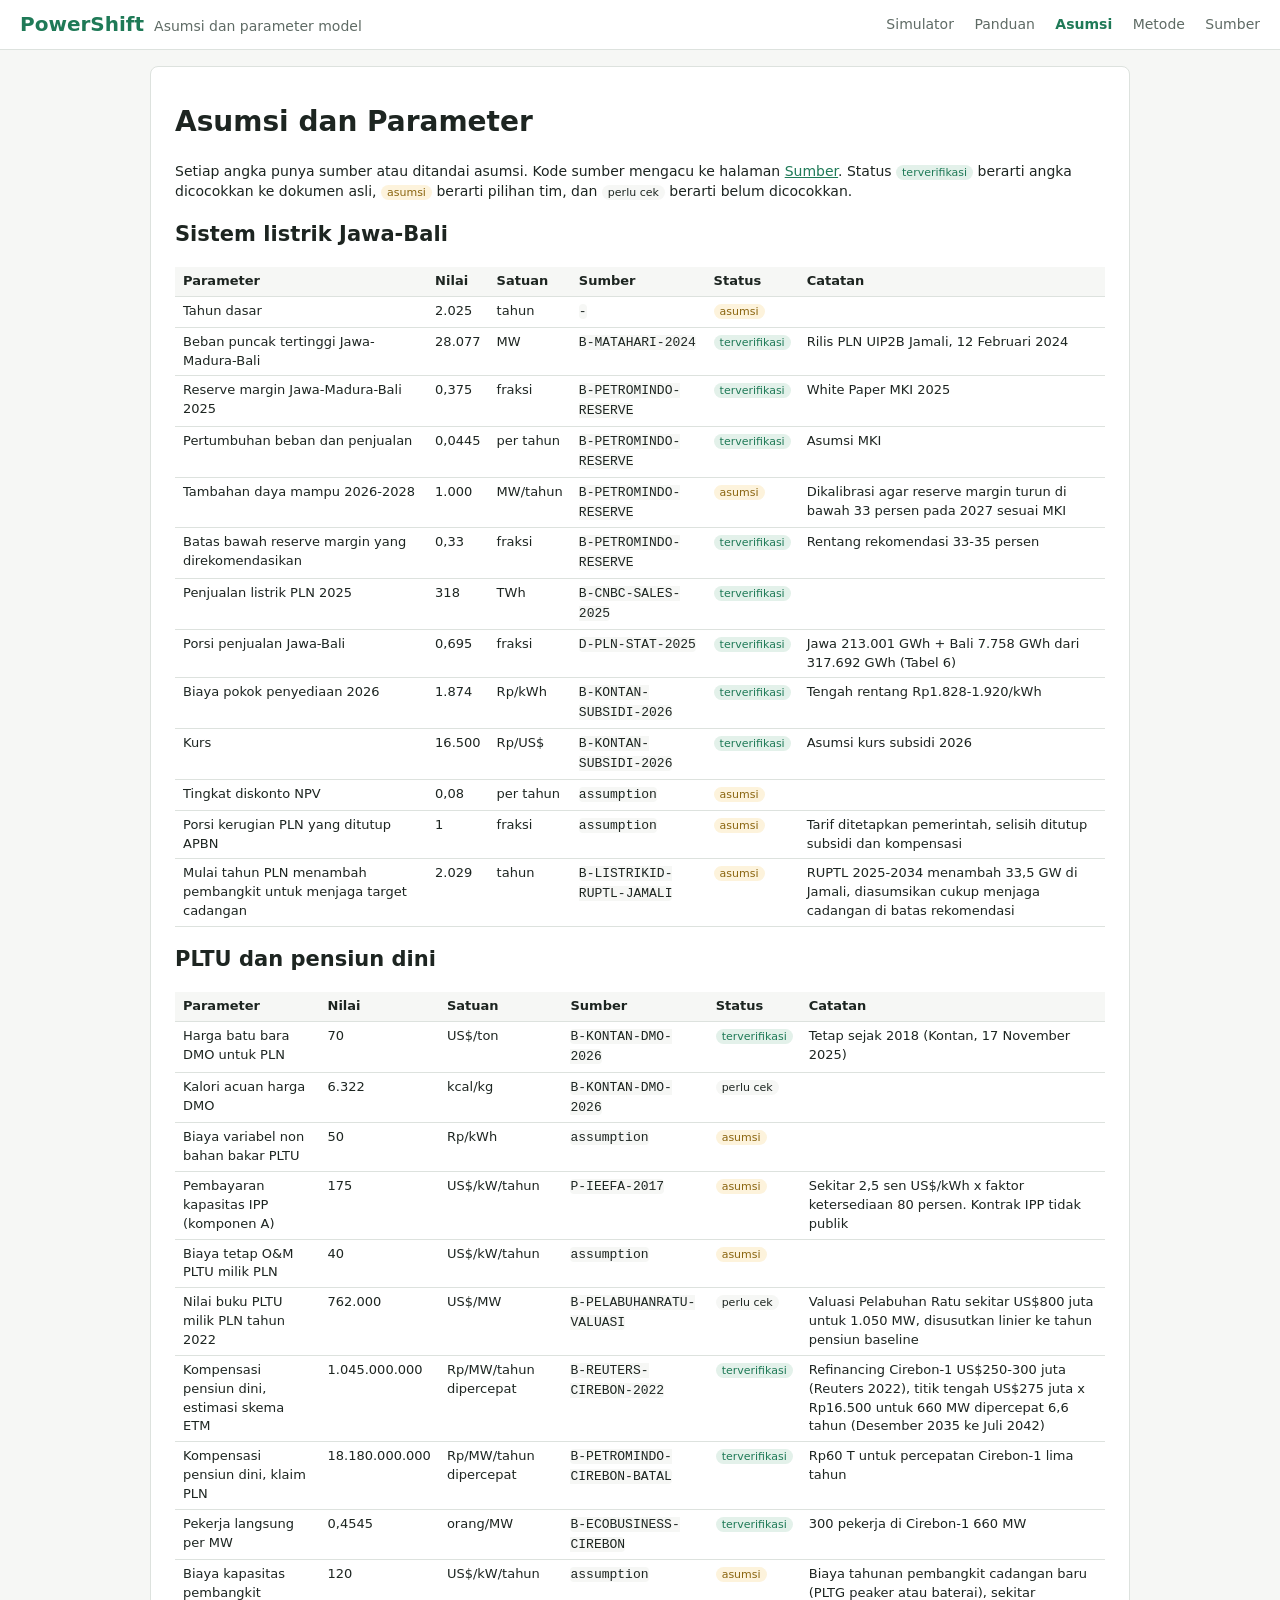
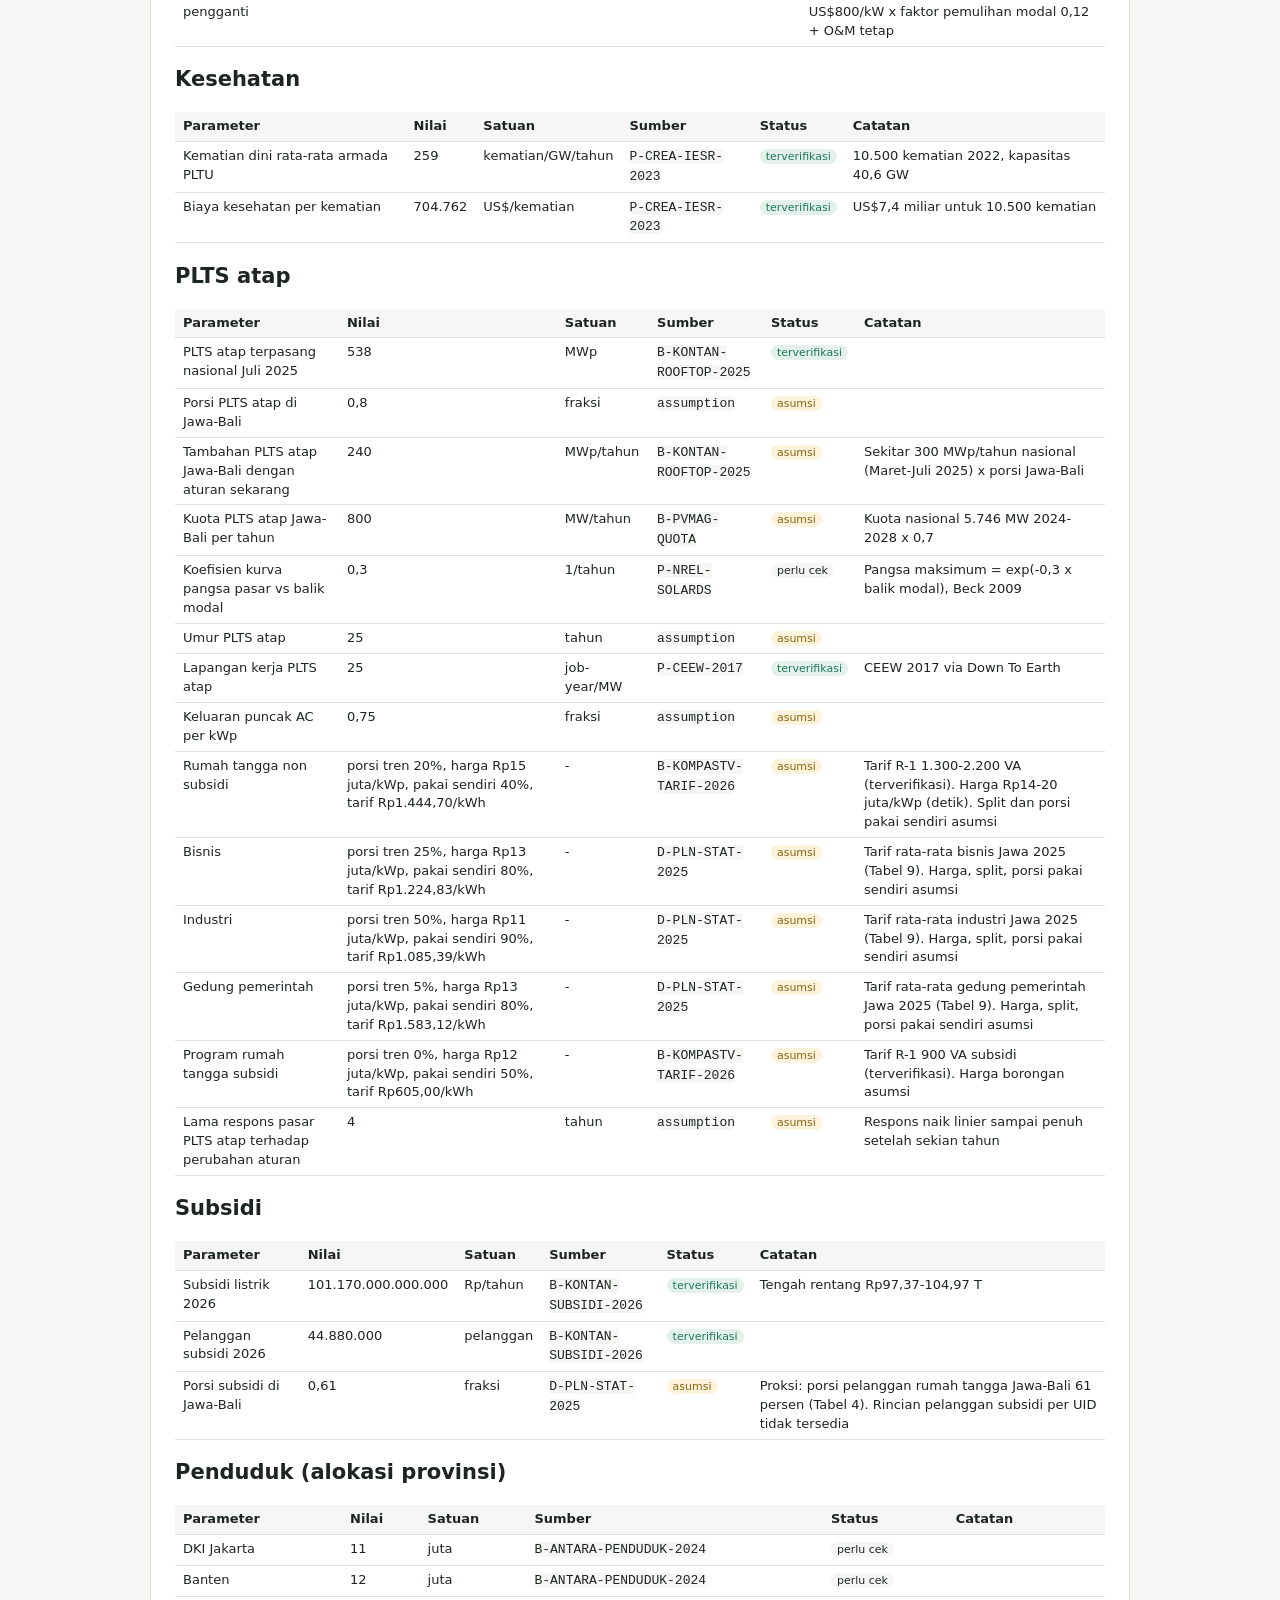
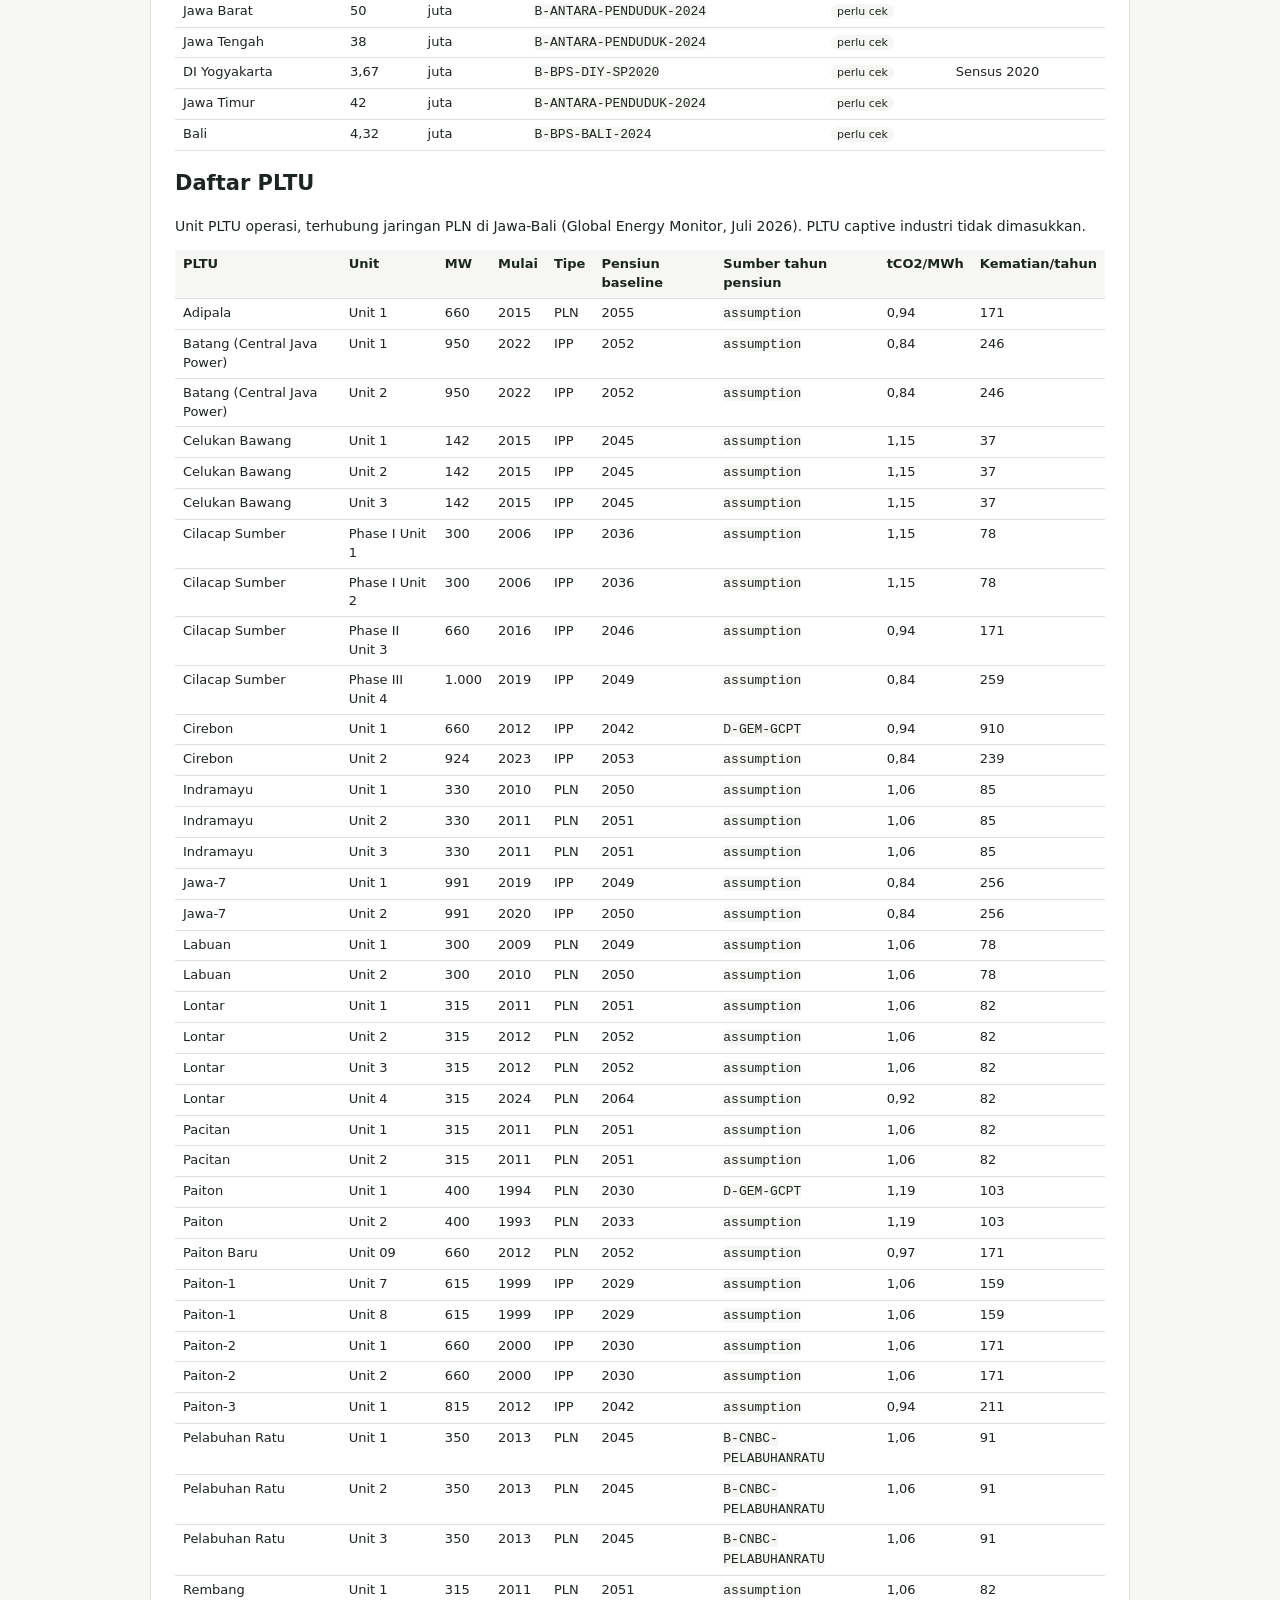
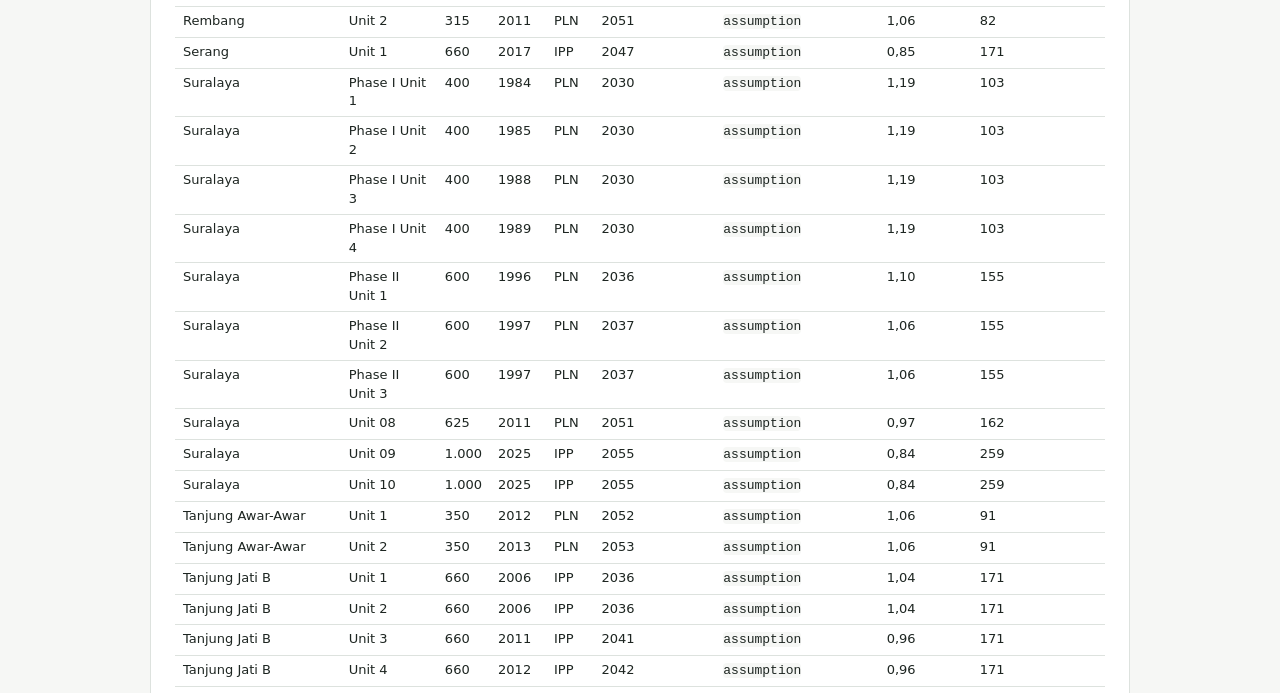
==== web/assumptions.html @ 0c419528 "feat: web application" ====
<!doctype html>
<html lang="id">
<head>
  <meta charset="utf-8">
  <meta name="viewport" content="width=device-width, initial-scale=1">
  <title>Asumsi PowerShift</title>
  <link rel="stylesheet" href="css/style.css">
</head>
<body>
  <header class="top">
    <div class="brand"><span class="logo">PowerShift</span><span class="tagline">Asumsi dan parameter model</span></div>
    <nav>
      <a href="index.html">Simulator</a>
      <a href="guide.html">Panduan</a>
      <a href="assumptions.html" class="active">Asumsi</a>
      <a href="method.html">Metode</a>
      <a href="sources.html">Sumber</a>
    </nav>
  </header>

  <main class="page">
    <h1>Asumsi dan Parameter</h1>
    <p>Setiap angka punya sumber atau ditandai asumsi. Kode sumber mengacu ke halaman <a href="sources.html">Sumber</a>.
       Status <span class="tag verified">terverifikasi</span> berarti angka dicocokkan ke dokumen asli,
       <span class="tag assumption">asumsi</span> berarti pilihan tim, dan <span class="tag">perlu cek</span> berarti belum dicocokkan.</p>
    <div id="tables"></div>

    <h2>Daftar PLTU</h2>
    <p>Unit PLTU operasi, terhubung jaringan PLN di Jawa-Bali (Global Energy Monitor, Juli 2026). PLTU captive industri tidak dimasukkan.</p>
    <div id="plants"></div>
  </main>

  <script src="js/format.js"></script>
  <script>
    const GROUPS = {
      system: "Sistem listrik Jawa-Bali",
      coal: "PLTU dan pensiun dini",
      health: "Kesehatan",
      pv: "PLTS atap",
      subsidy: "Subsidi",
      population_m: "Penduduk (alokasi provinsi)",
    };
    const STATUS = { verified: "terverifikasi", assumption: "asumsi", "perlu-cek": "perlu cek" };

    function showValue(p) {
      if (typeof p.value !== "object") {
        let text = fmtNum(p.value, p.value < 10 ? 4 : 0);
        if (text.includes(",")) text = text.replace(/0+$/, "").replace(/,$/, "");
        return text;
      }
      const v = p.value;
      return "porsi tren " + fmtPct(v.split, 0) + ", harga Rp" + fmtNum(v.price / 1e6, 0) + " juta/kWp, pakai sendiri " +
             fmtPct(v.self, 0) + ", tarif Rp" + fmtNum(v.tariff, 2) + "/kWh";
    }

    function row(p) {
      return "<tr><td>" + p.label + "</td><td>" + showValue(p) + "</td><td>" + p.unit + "</td><td><code>" + p.source +
             '</code></td><td><span class="tag ' + p.status + '">' + STATUS[p.status] + "</span></td><td>" + (p.note || "") + "</td></tr>";
    }

    async function render() {
      const params = await (await fetch("data/parameters.json")).json();
      let html = "";
      for (const [group, title] of Object.entries(GROUPS)) {
        html += "<h2>" + title + "</h2><table><tr><th>Parameter</th><th>Nilai</th><th>Satuan</th><th>Sumber</th><th>Status</th><th>Catatan</th></tr>";
        for (const [key, p] of Object.entries(params[group])) {
          if (key === "segments") {
            for (const s of Object.values(p)) html += row(s);
          } else {
            html += row(p);
          }
        }
        html += "</table>";
      }
      document.getElementById("tables").innerHTML = html;

      const plants = await (await fetch("data/plants.json")).json();
      let t = "<table><tr><th>PLTU</th><th>Unit</th><th>MW</th><th>Mulai</th><th>Tipe</th><th>Pensiun baseline</th><th>Sumber tahun pensiun</th><th>tCO2/MWh</th><th>Kematian/tahun</th></tr>";
      for (const u of plants) {
        t += "<tr><td>" + u.plant + "</td><td>" + u.unit + "</td><td>" + fmtNum(u.mw, 0) + "</td><td>" + u.start +
             "</td><td>" + u.type + "</td><td>" + u.retire_base + "</td><td><code>" + u.retire_src + "</code></td><td>" +
             fmtNum(u.ef_t_mwh, 2) + "</td><td>" + fmtNum(u.deaths_yr, 0) + "</td></tr>";
      }
      document.getElementById("plants").innerHTML = t + "</table>";
    }
    render();
  </script>
</body>
</html>
---- web/css/style.css ----
/* Theme Tokens */
:root {
  --bg: #f6f7f5;
  --surface: #ffffff;
  --text: #1d2521;
  --muted: #5f6b65;
  --line: #dde2de;
  --accent: #1f7a57;
  --accent-soft: #e3f1ea;
  --coal: #3b3f45;
  --coal-off: #c4c8cc;
  --early: #eb6834;
  --bad: #b23a3a;
  --good: #1f7a57;
  --warn: #c99a1d;
}

* { box-sizing: border-box; }

body {
  margin: 0;
  background: var(--bg);
  color: var(--text);
  font-family: system-ui, -apple-system, "Segoe UI", Roboto, sans-serif;
  font-size: 14px;
  line-height: 1.45;
}

a { color: var(--accent); }

/* Header */
.top {
  display: flex;
  justify-content: space-between;
  align-items: center;
  padding: 10px 20px;
  background: var(--surface);
  border-bottom: 1px solid var(--line);
  gap: 12px;
  flex-wrap: wrap;
}
.logo { font-weight: 700; font-size: 20px; color: var(--accent); margin-right: 10px; }
.tagline { color: var(--muted); }
nav a { margin-left: 16px; text-decoration: none; color: var(--muted); }
nav a.active { color: var(--accent); font-weight: 600; }

/* Layout */
.layout {
  display: grid;
  grid-template-columns: 300px 1fr;
  gap: 16px;
  padding: 16px 20px;
}
.panel {
  background: var(--surface);
  border: 1px solid var(--line);
  border-radius: 8px;
  padding: 12px 14px;
  align-self: start;
  position: sticky;
  top: 12px;
  max-height: calc(100vh - 24px);
  overflow-y: auto;
}
.panel h2 { font-size: 13px; text-transform: uppercase; letter-spacing: 0.04em; color: var(--muted); margin: 14px 0 6px; }
.panel section:first-child h2 { margin-top: 0; }
.panel select { width: 100%; padding: 6px; border: 1px solid var(--line); border-radius: 6px; background: var(--surface); }
.slider { display: block; margin: 8px 0; }
.slider b { float: right; color: var(--accent); }
.slider input { width: 100%; accent-color: var(--accent); }
.hint { color: var(--muted); font-size: 12px; margin: 4px 0; }
.radio-row { margin: 8px 0; font-size: 13px; }
.radio-row label { display: block; margin: 2px 0 0 8px; }
.retire-item { border: 1px solid var(--line); border-radius: 6px; padding: 6px 8px; margin-bottom: 6px; }
.retire-item .name { display: flex; justify-content: space-between; font-weight: 600; }
.retire-item .name button { border: none; background: none; color: var(--bad); cursor: pointer; }
.retire-item .meta { color: var(--muted); font-size: 12px; }
.buttons { display: flex; gap: 8px; margin-top: 14px; }
button {
  padding: 6px 10px;
  border: 1px solid var(--line);
  border-radius: 6px;
  background: var(--surface);
  cursor: pointer;
  font: inherit;
}
button.primary { background: var(--accent); color: #fff; border-color: var(--accent); }

/* KPI Cards */
.kpis { display: grid; grid-template-columns: repeat(auto-fit, minmax(150px, 1fr)); gap: 10px; margin-bottom: 12px; }
.kpi { background: var(--surface); border: 1px solid var(--line); border-radius: 8px; padding: 8px 10px; }
.kpi .label { color: var(--muted); font-size: 12px; }
.kpi .value { font-size: 20px; font-weight: 700; }
.kpi .sub { color: var(--muted); font-size: 11px; }
.kpi.good .value { color: var(--good); }
.kpi.bad .value { color: var(--bad); }

/* Map */
.map-wrap { position: relative; background: var(--surface); border: 1px solid var(--line); border-radius: 8px; overflow: hidden; }
#map { height: 460px; background: #e8eef0; }
.basemap { filter: grayscale(1) contrast(0.85) brightness(1.08); opacity: 0.55; }
.map-controls {
  position: absolute; bottom: 12px; left: 50%; transform: translateX(-50%);
  background: rgba(255, 255, 255, 0.95); border-radius: 8px; padding: 6px 12px;
  display: flex; align-items: center; gap: 10px; z-index: 500; width: min(520px, 90%);
  box-shadow: 0 1px 4px rgba(0, 0, 0, 0.2);
}
.map-controls input { flex: 1; accent-color: var(--accent); }
#year-label { font-weight: 700; font-size: 16px; min-width: 44px; }
.map-layers {
  position: absolute; top: 10px; right: 10px; z-index: 500;
  background: rgba(255, 255, 255, 0.95); border-radius: 6px; padding: 6px 8px; font-size: 12px;
}
.map-layers label { display: block; }
.legend { background: rgba(255, 255, 255, 0.95); padding: 6px 8px; border-radius: 6px; font-size: 12px; line-height: 1.5; }
.legend i { display: inline-block; width: 12px; height: 12px; border-radius: 50%; margin-right: 6px; vertical-align: middle; }
.legend .sq { border-radius: 2px; }
.popup h3 { margin: 0 0 4px; font-size: 14px; }
.popup table { border-collapse: collapse; font-size: 12px; }
.popup td { padding: 1px 6px 1px 0; }
.popup button { margin-top: 6px; }

/* Tabs and Charts */
.tabs { display: flex; gap: 4px; margin-top: 12px; flex-wrap: wrap; }
.tabs button { border-radius: 6px 6px 0 0; border-bottom: none; }
.tabs button.active { background: var(--accent-soft); color: var(--accent); font-weight: 600; }
.tab-body { background: var(--surface); border: 1px solid var(--line); border-radius: 0 8px 8px 8px; padding: 12px; }
.chart-box { position: relative; height: 300px; margin-bottom: 10px; }
.tab-head { display: flex; justify-content: space-between; align-items: center; gap: 8px; flex-wrap: wrap; }
.explain { color: var(--muted); margin: 0 0 8px; }
.toggle button.active { background: var(--accent); color: #fff; border-color: var(--accent); }
.chart-actions { display: flex; gap: 8px; }
.hidden { display: none; }

/* Criteria Table */
.criteria { width: 100%; border-collapse: collapse; margin-bottom: 14px; }
.criteria th, .criteria td { text-align: left; padding: 5px 8px; border-bottom: 1px solid var(--line); vertical-align: top; }
.criteria th { background: var(--bg); }
.status { font-weight: 600; white-space: nowrap; }
.status.ok { color: var(--good); }
.status.mid { color: var(--warn); }
.status.no { color: var(--bad); }
.status.info { color: var(--muted); }

/* Static Pages */
.page { max-width: 980px; margin: 16px auto; background: var(--surface); border: 1px solid var(--line); border-radius: 8px; padding: 16px 24px; }
.page table { width: 100%; border-collapse: collapse; font-size: 13px; }
.page th, .page td { text-align: left; padding: 5px 8px; border-bottom: 1px solid var(--line); vertical-align: top; }
.page th { background: var(--bg); }
.page code, .page pre { background: var(--bg); border-radius: 4px; }
.page pre { padding: 10px; overflow-x: auto; }
.tag { font-size: 11px; padding: 1px 6px; border-radius: 10px; background: var(--bg); white-space: nowrap; }
.tag.verified { background: var(--accent-soft); color: var(--accent); }
.tag.assumption { background: #fdf3dc; color: #8a6510; }

.foot { padding: 8px 20px 20px; color: var(--muted); font-size: 12px; }

/* Narrow Screens */
@media (max-width: 900px) {
  .layout { grid-template-columns: 1fr; padding: 12px 16px; }
  .panel { position: static; max-height: none; }
  #map { height: 360px; }
}

/* Guide Page */
.guide section { margin-top: 28px; }
.guide figure { margin: 12px 0; }
.guide figure img { width: 100%; height: auto; border: 1px solid var(--line); border-radius: 8px; display: block; }
.guide figure.narrow img { max-width: 400px; }
.guide .steps li { margin-bottom: 6px; }
.guide .toc { display: flex; flex-wrap: wrap; gap: 6px 14px; padding: 10px 12px; background: var(--bg); border-radius: 8px; }
.guide .toc a { text-decoration: none; }
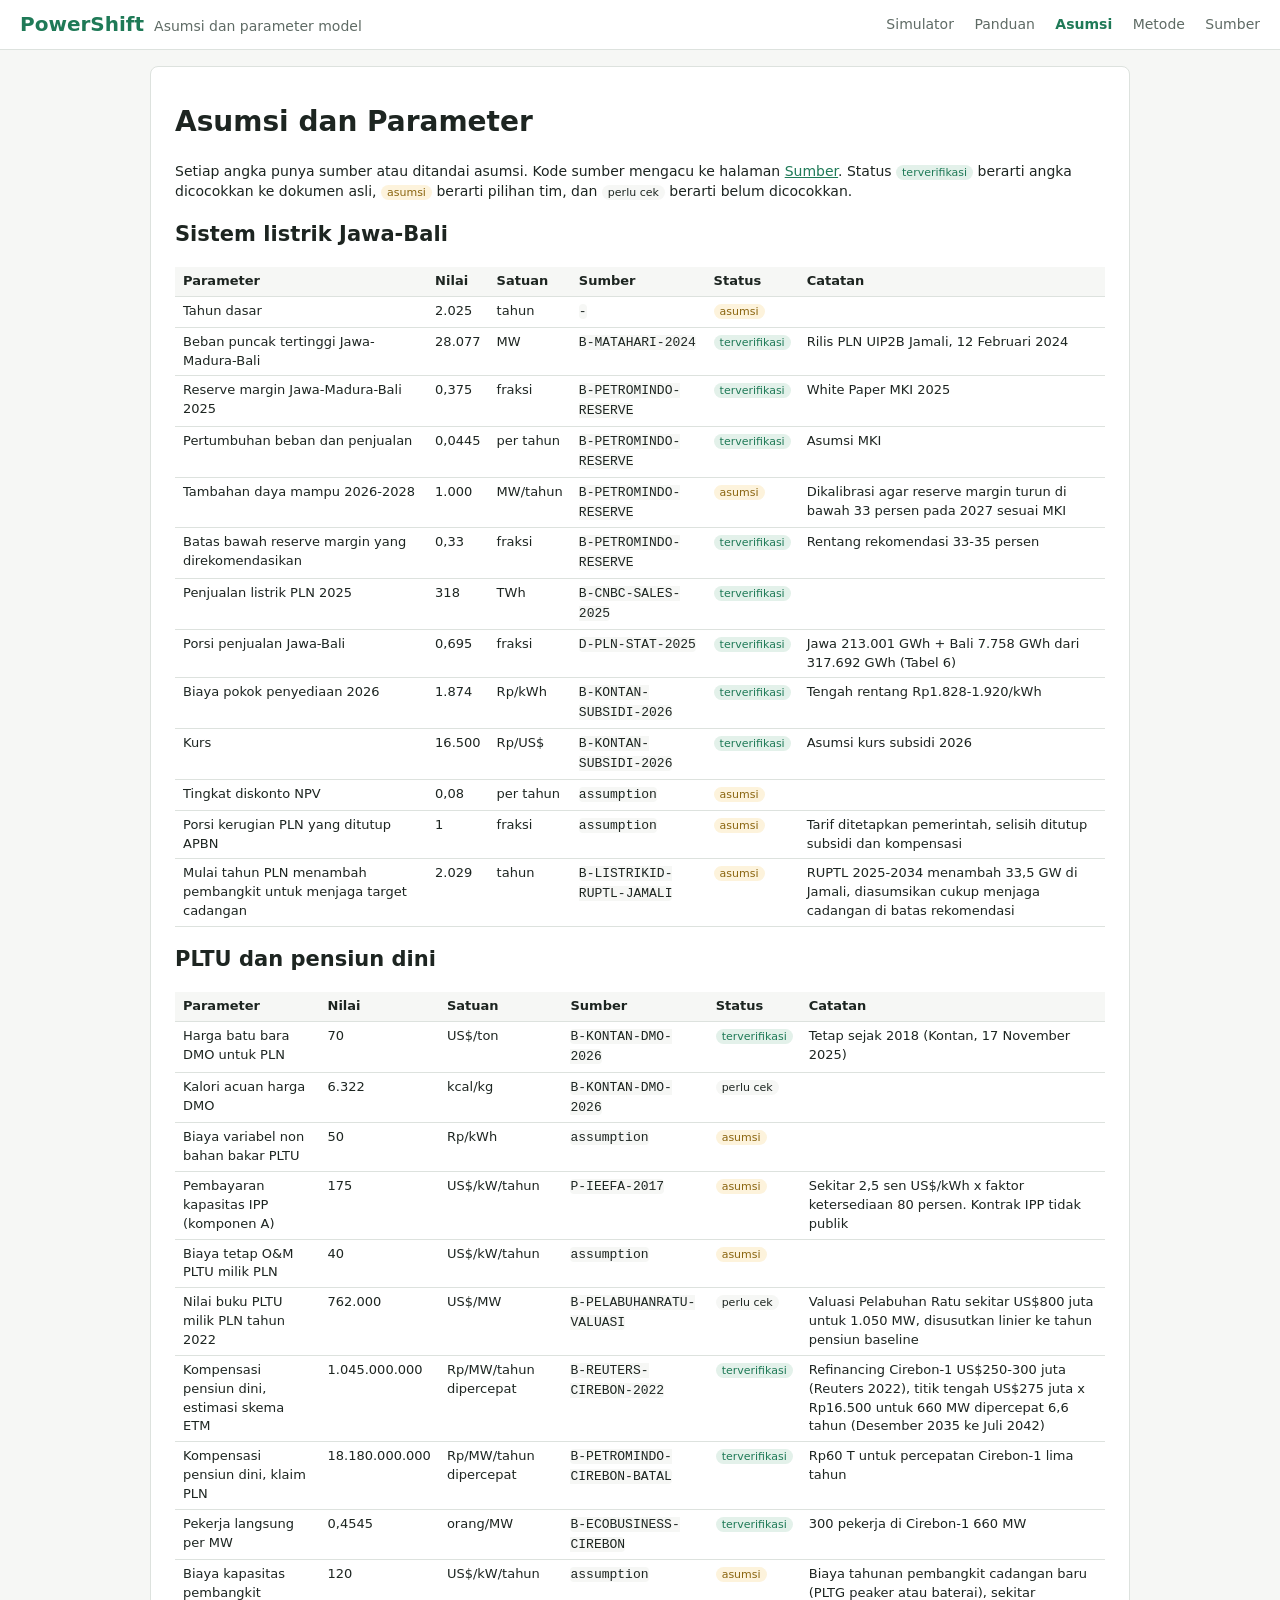
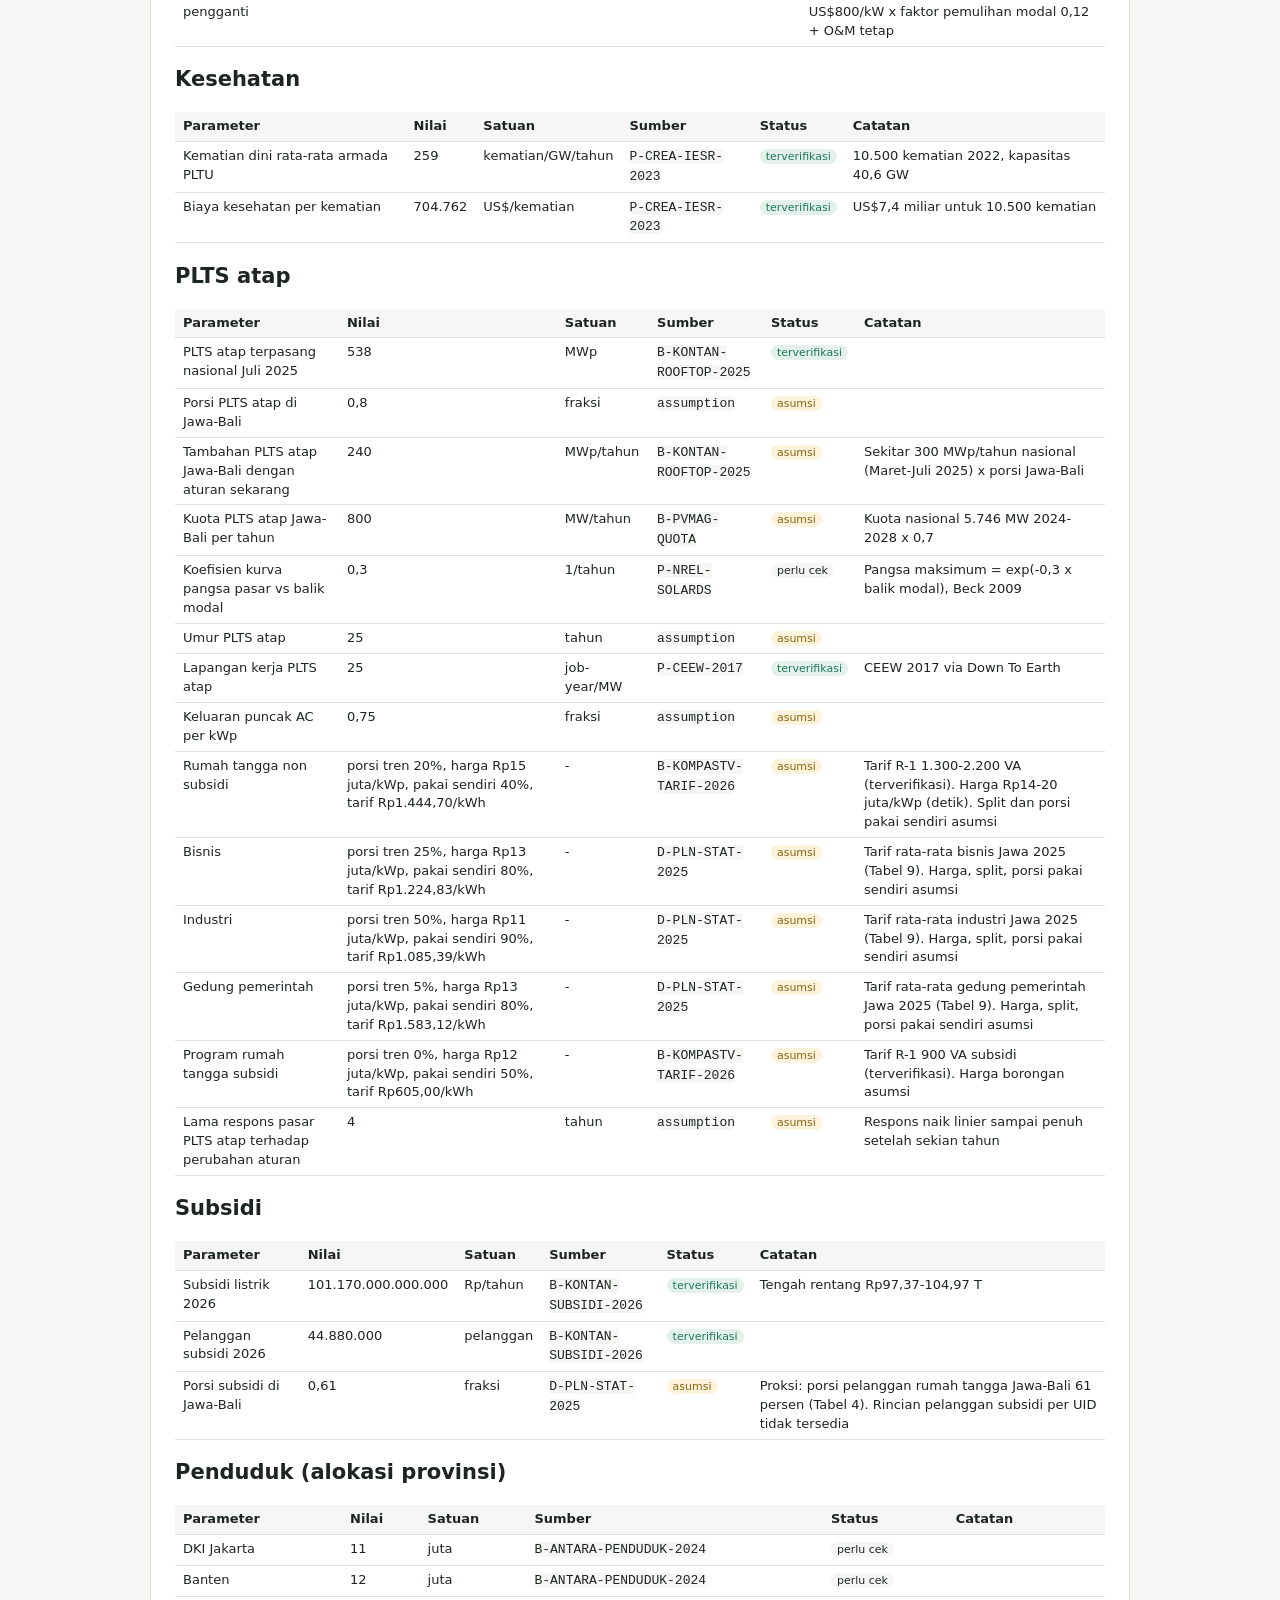
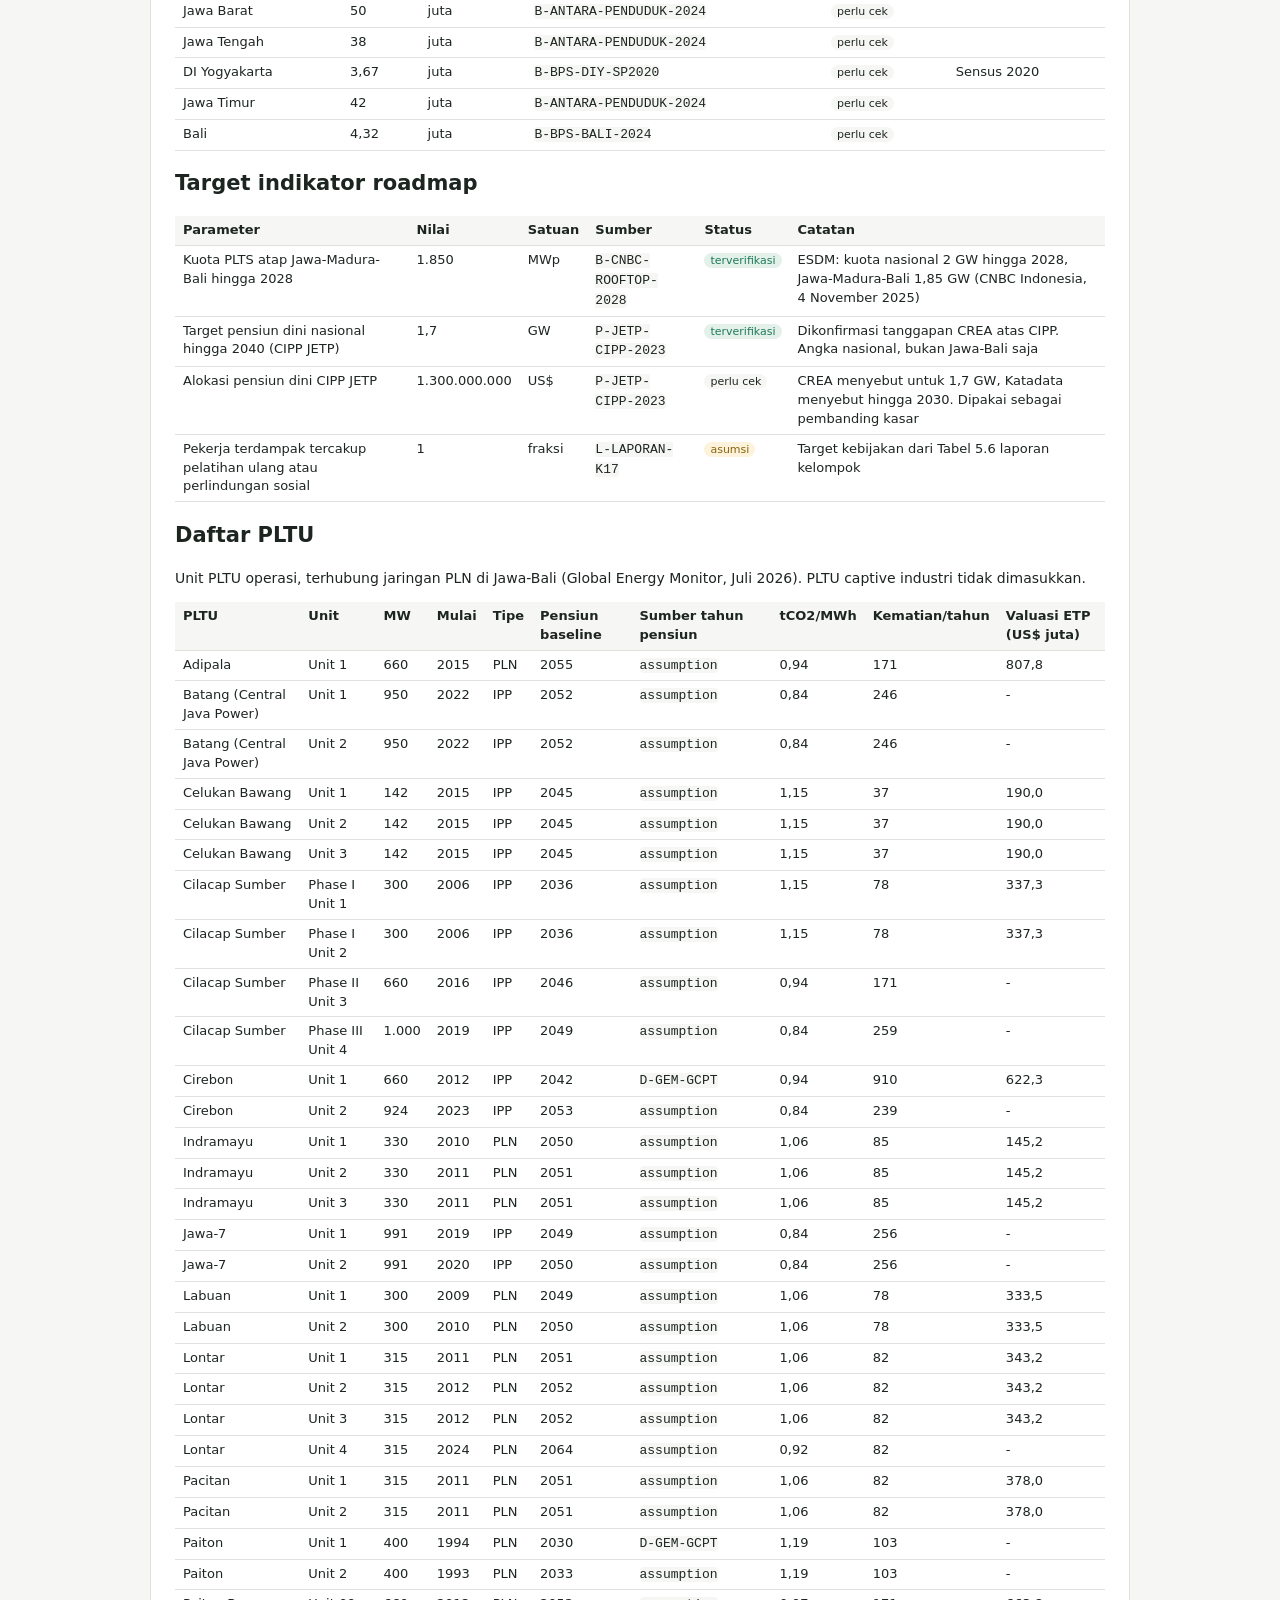
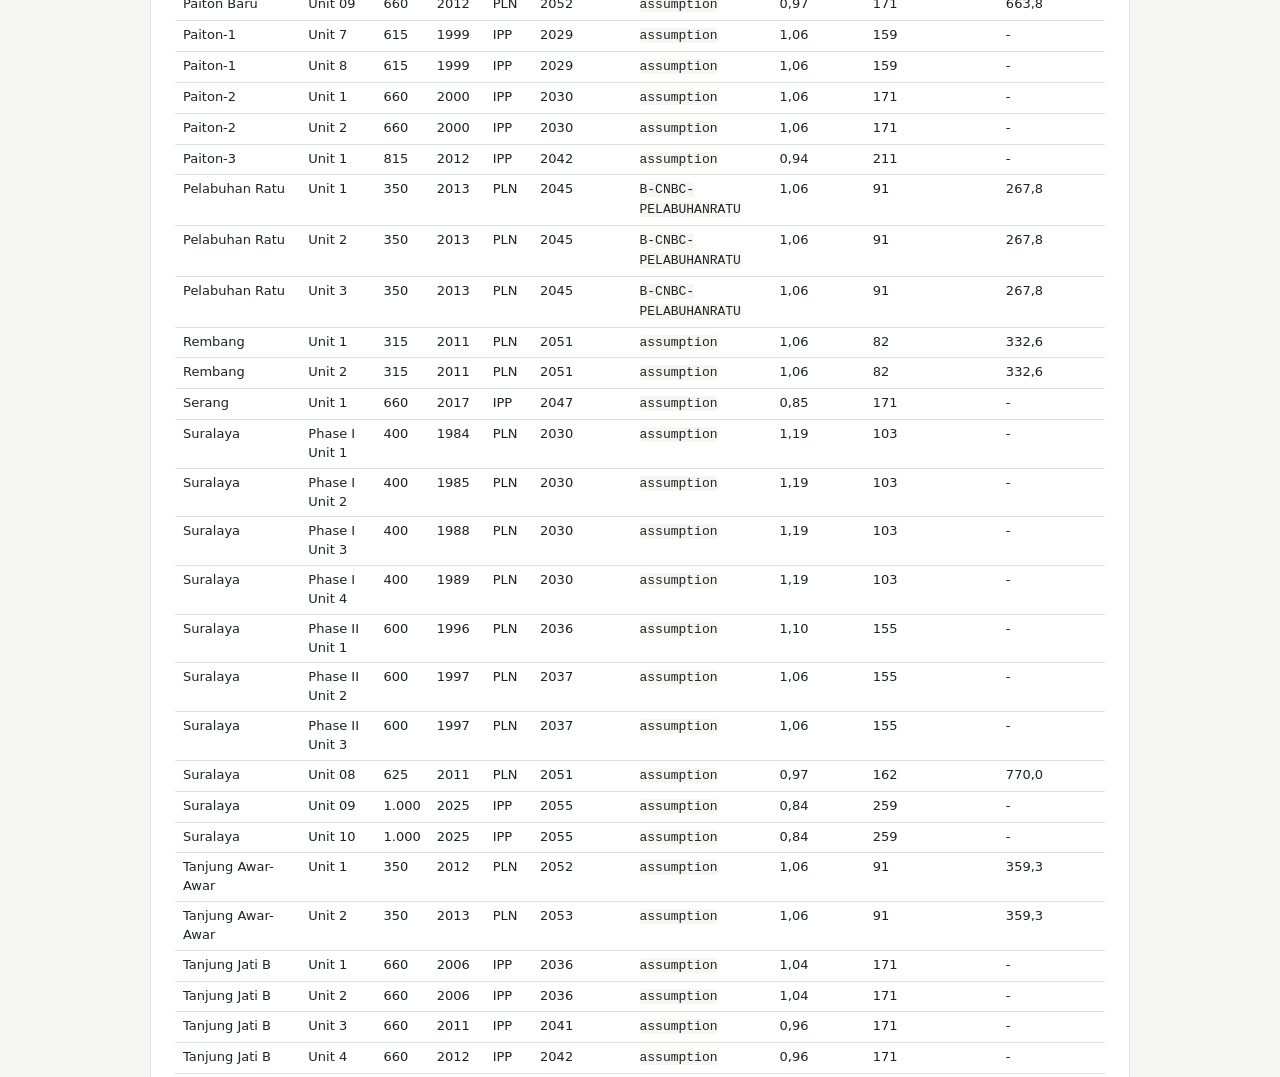
==== commit 00ffa2cb: "fix: new data assuption" ====
--- a/web/assumptions.html
+++ b/web/assumptions.html
@@ -39,6 +39,7 @@
       pv: "PLTS atap",
       subsidy: "Subsidi",
       population_m: "Penduduk (alokasi provinsi)",
+      kpi: "Target indikator roadmap",
     };
     const STATUS = { verified: "terverifikasi", assumption: "asumsi", "perlu-cek": "perlu cek" };
 
@@ -75,11 +76,12 @@
       document.getElementById("tables").innerHTML = html;
 
       const plants = await (await fetch("data/plants.json")).json();
-      let t = "<table><tr><th>PLTU</th><th>Unit</th><th>MW</th><th>Mulai</th><th>Tipe</th><th>Pensiun baseline</th><th>Sumber tahun pensiun</th><th>tCO2/MWh</th><th>Kematian/tahun</th></tr>";
+      let t = "<table><tr><th>PLTU</th><th>Unit</th><th>MW</th><th>Mulai</th><th>Tipe</th><th>Pensiun baseline</th><th>Sumber tahun pensiun</th><th>tCO2/MWh</th><th>Kematian/tahun</th><th>Valuasi ETP (US$ juta)</th></tr>";
       for (const u of plants) {
         t += "<tr><td>" + u.plant + "</td><td>" + u.unit + "</td><td>" + fmtNum(u.mw, 0) + "</td><td>" + u.start +
              "</td><td>" + u.type + "</td><td>" + u.retire_base + "</td><td><code>" + u.retire_src + "</code></td><td>" +
-             fmtNum(u.ef_t_mwh, 2) + "</td><td>" + fmtNum(u.deaths_yr, 0) + "</td></tr>";
+             fmtNum(u.ef_t_mwh, 2) + "</td><td>" + fmtNum(u.deaths_yr, 0) + "</td><td>" +
+             (u.etp_valuation_musd ? fmtNum(u.etp_valuation_musd, 1) : "-") + "</td></tr>";
       }
       document.getElementById("plants").innerHTML = t + "</table>";
     }
--- a/web/css/style.css
+++ b/web/css/style.css
@@ -170,3 +170,9 @@
 .guide .steps li { margin-bottom: 6px; }
 .guide .toc { display: flex; flex-wrap: wrap; gap: 6px 14px; padding: 10px 12px; background: var(--bg); border-radius: 8px; }
 .guide .toc a { text-decoration: none; }
+
+/* Candidate Tab */
+label.inline { display: flex; align-items: center; gap: 6px; font-size: 13px; white-space: nowrap; }
+label.inline select { width: auto; }
+#candidates button { padding: 2px 8px; font-size: 12px; }
+#candidates { overflow-x: auto; }
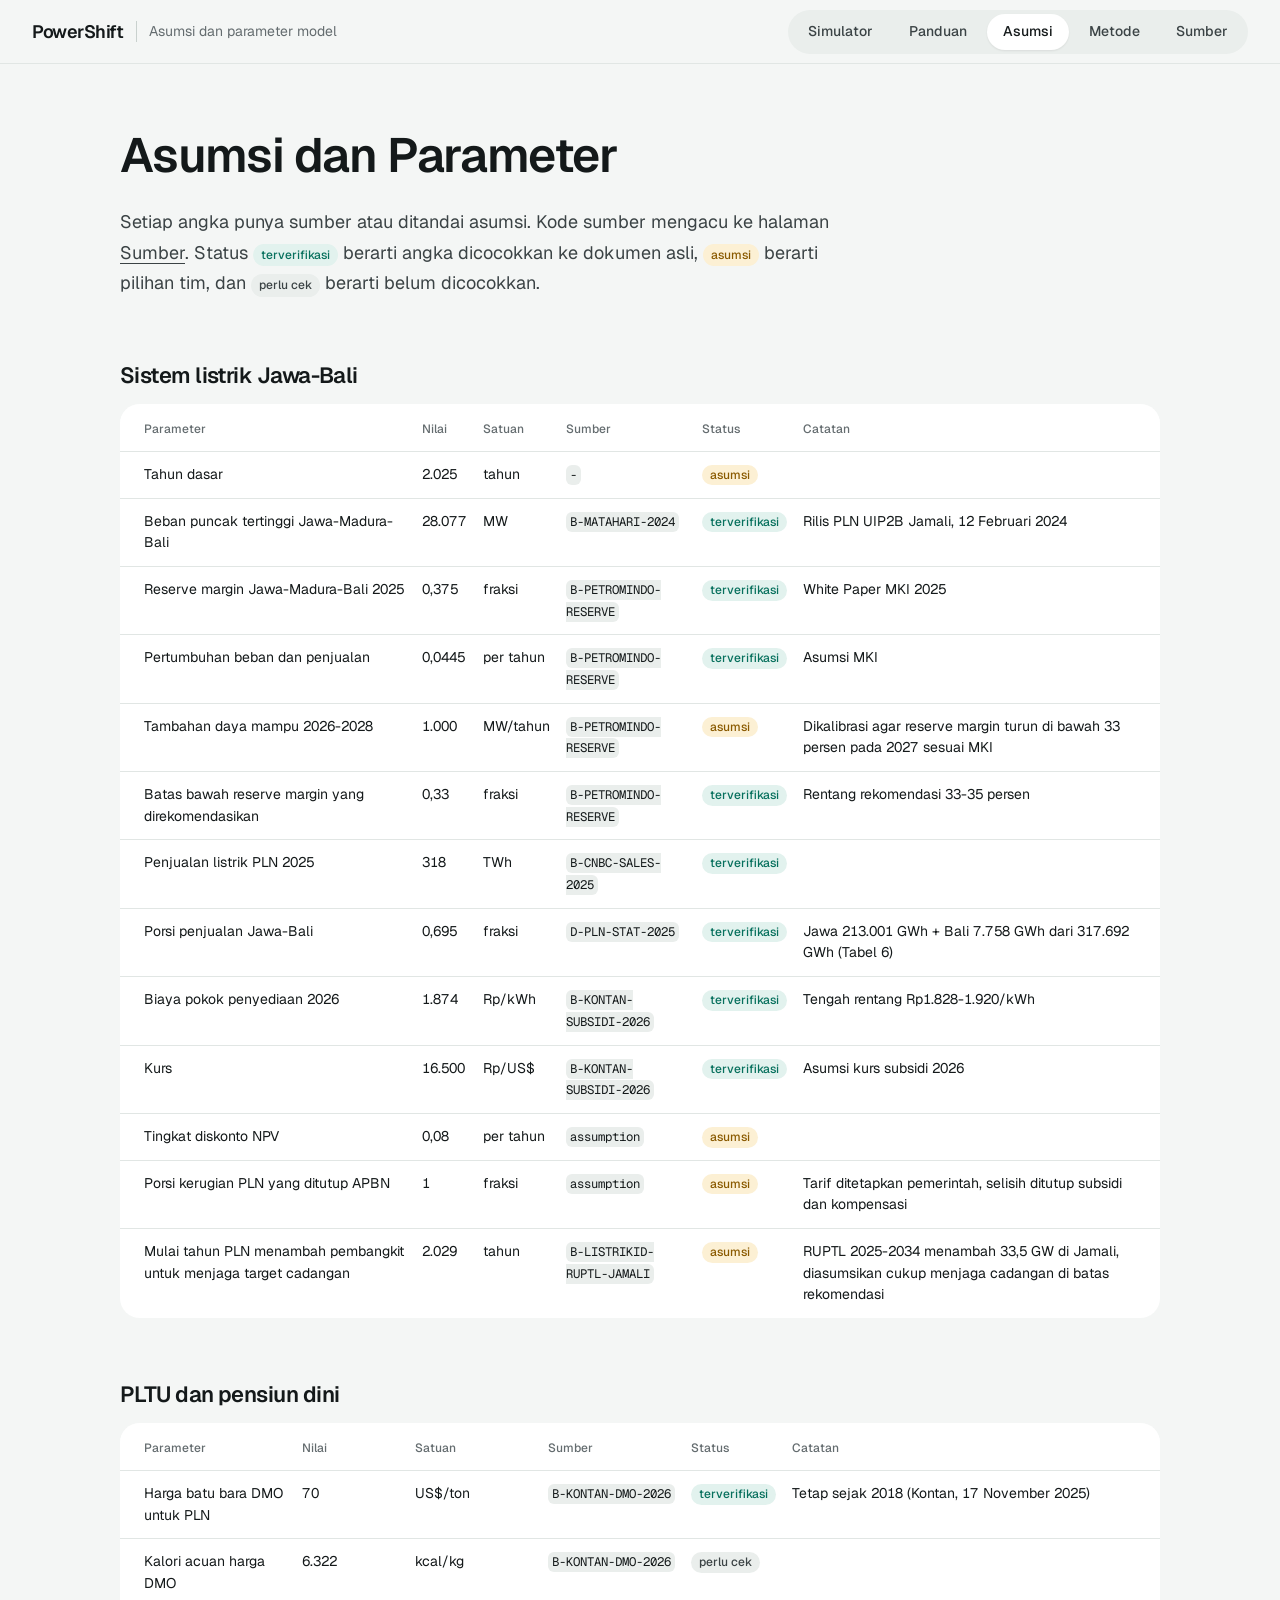
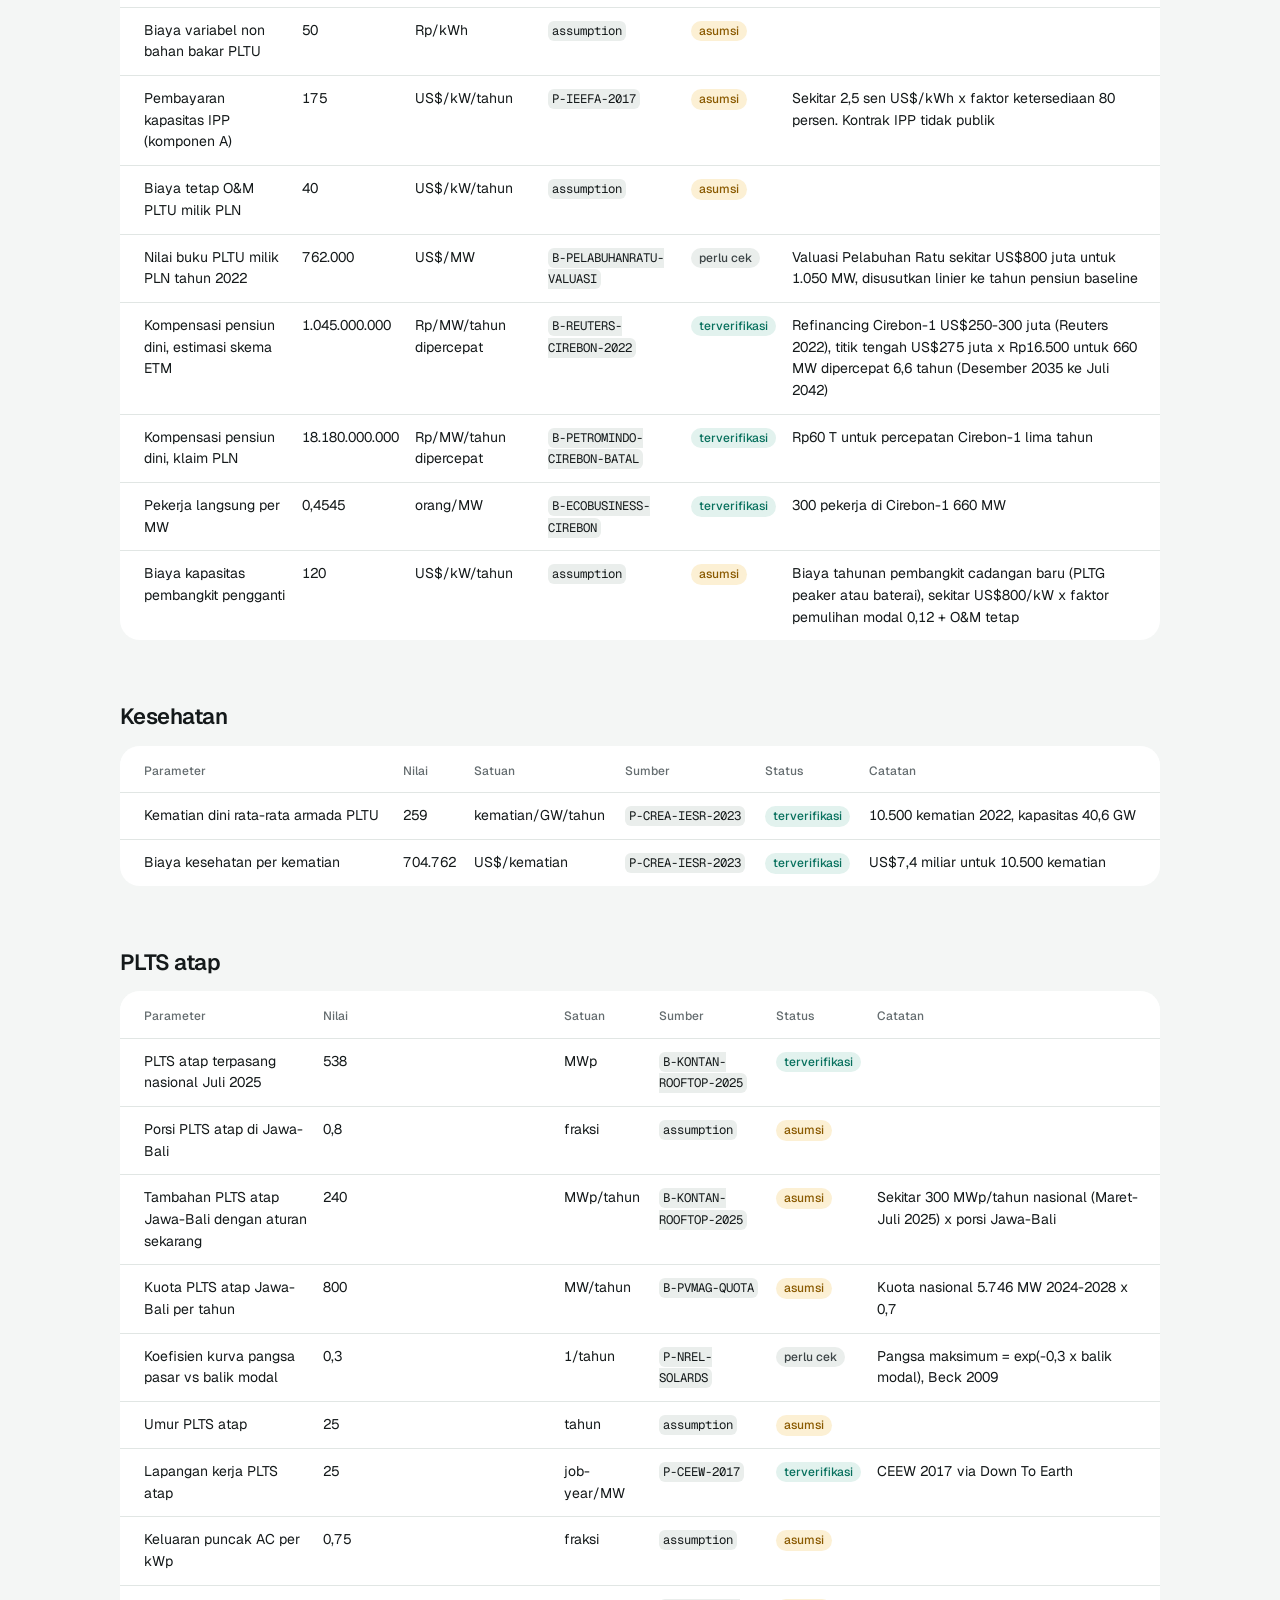
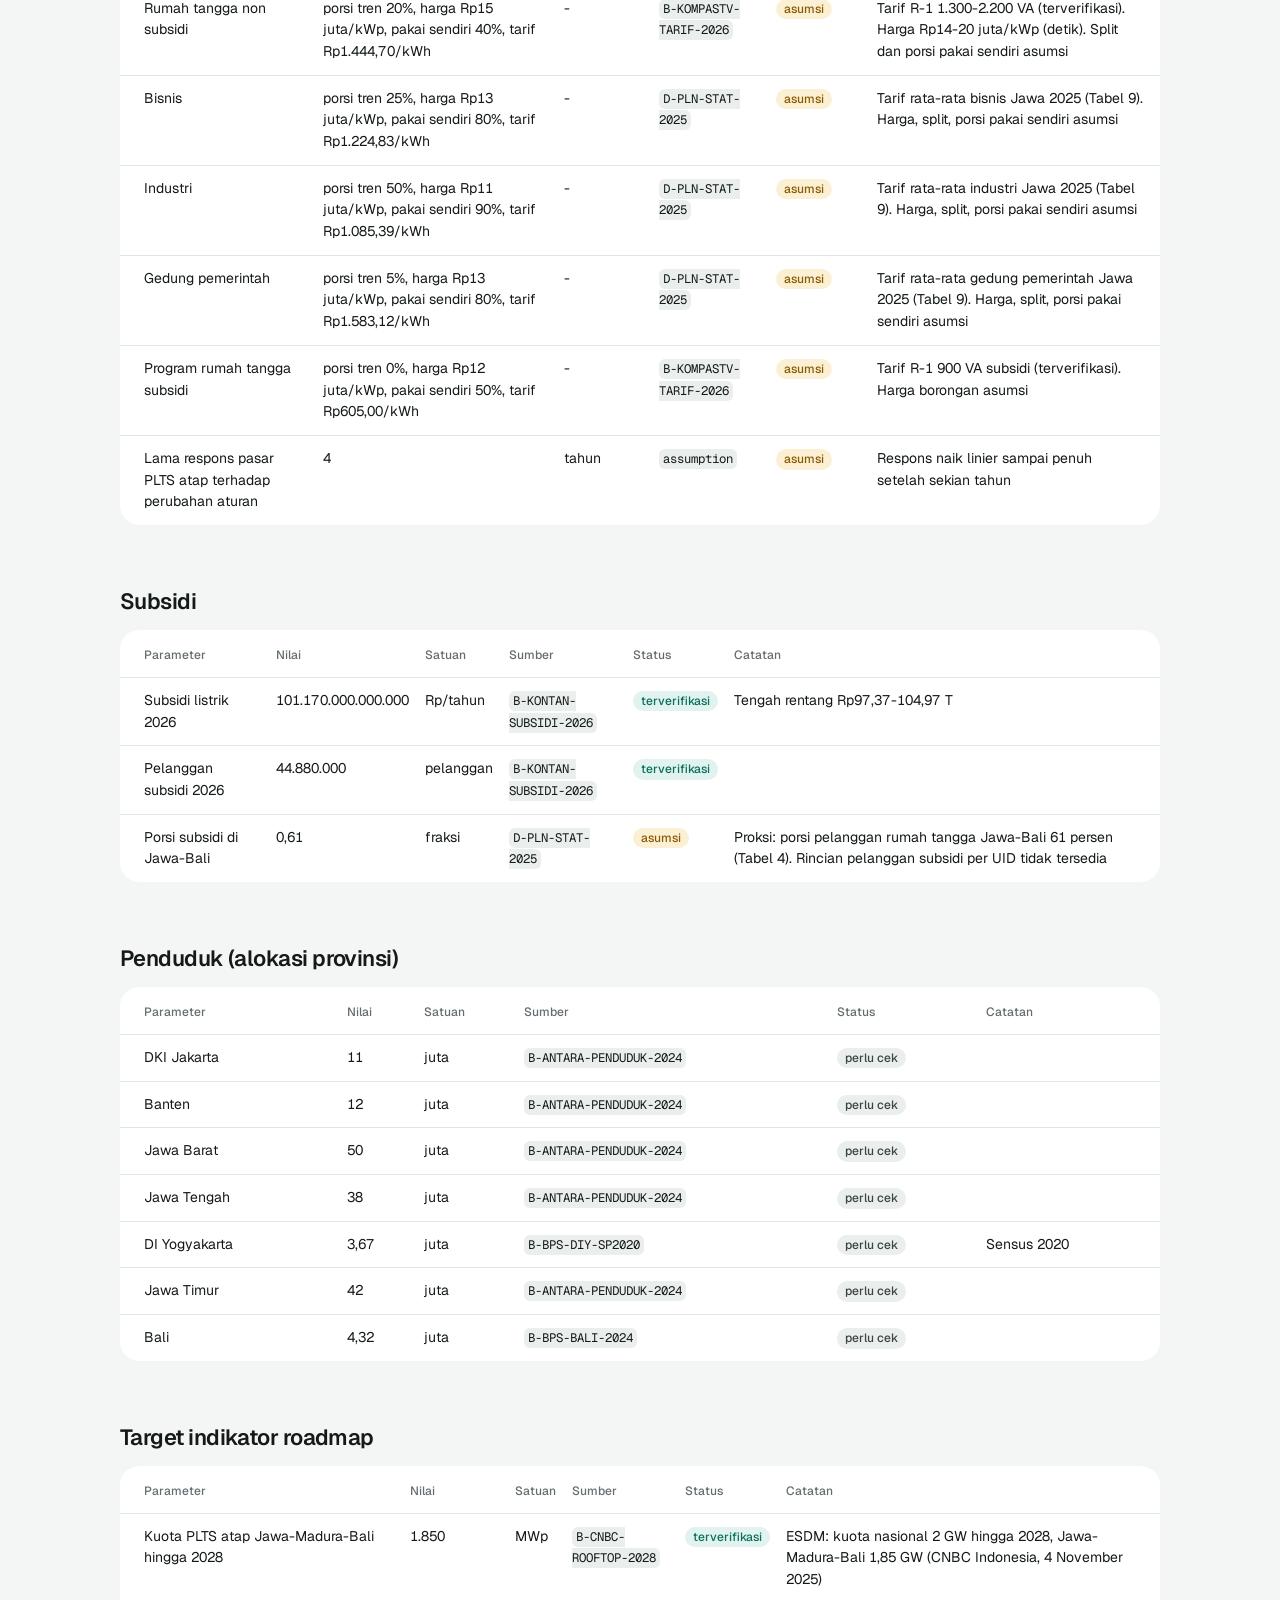
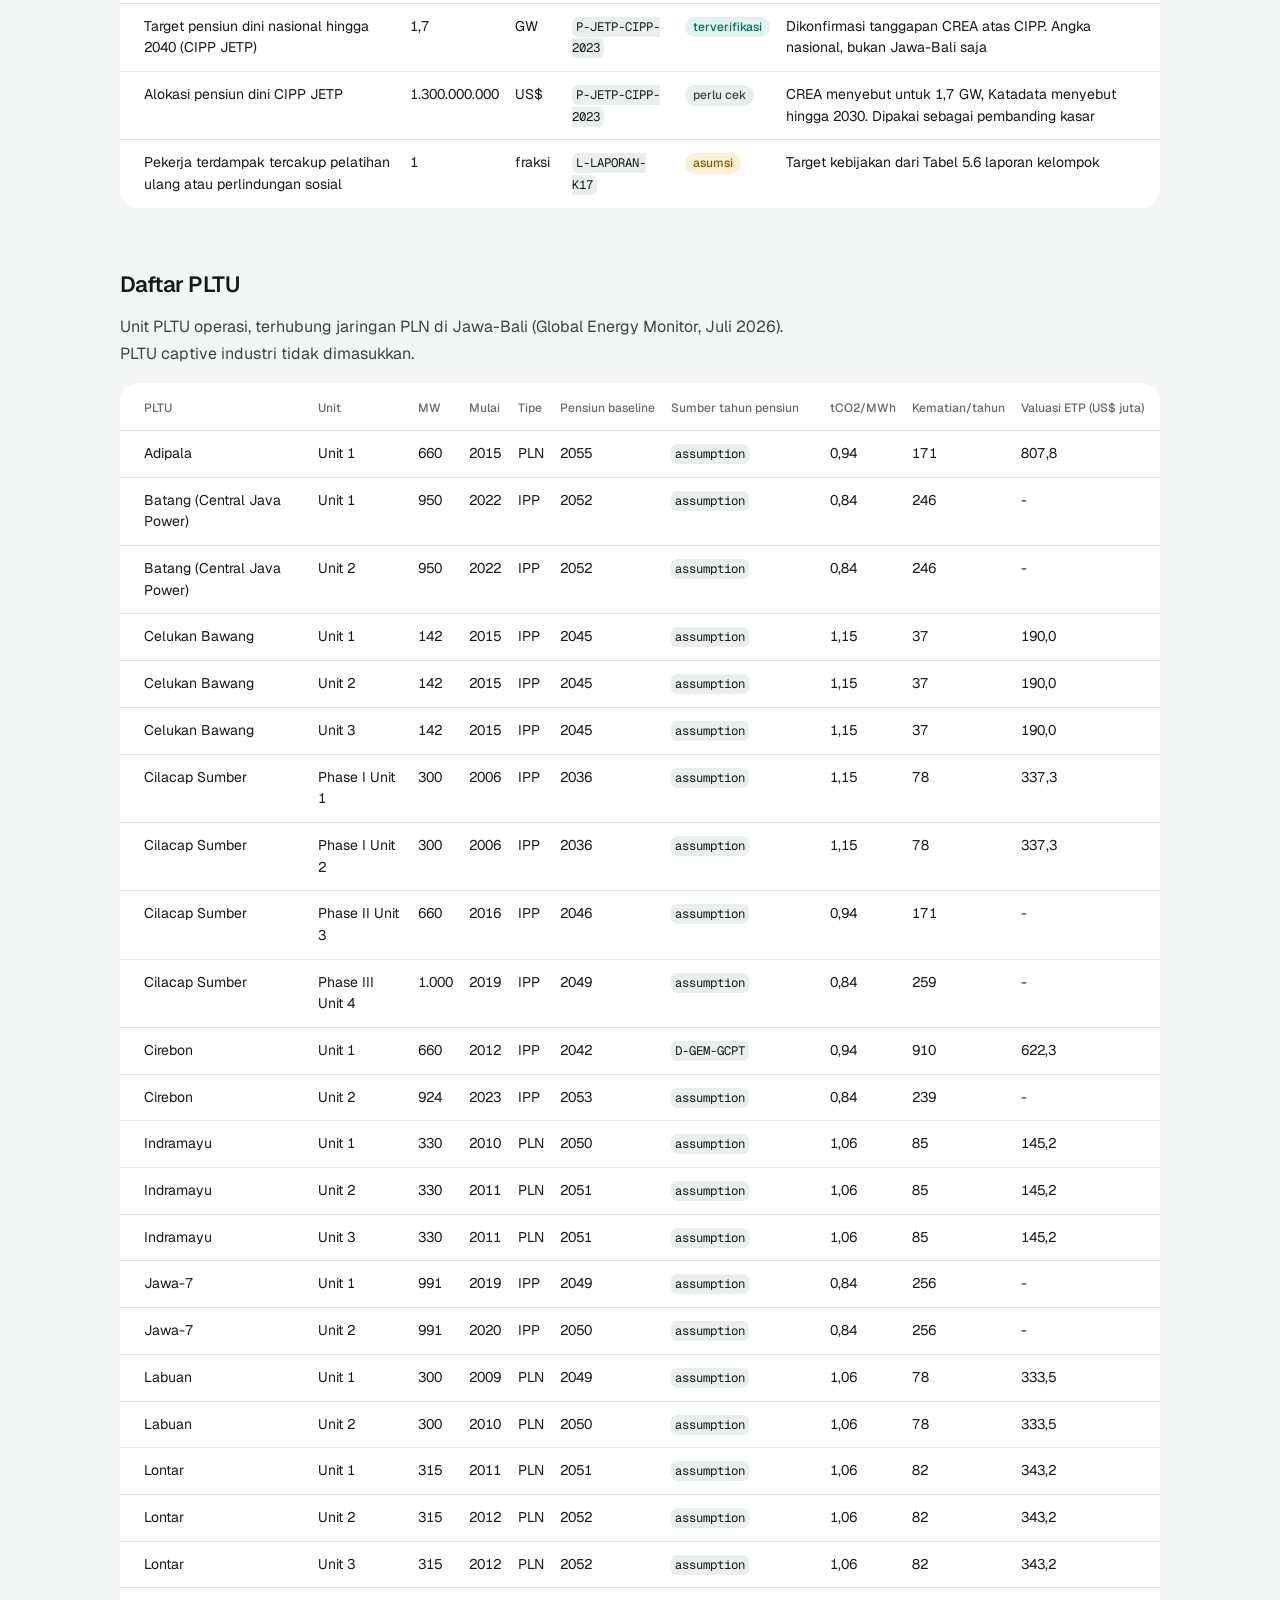
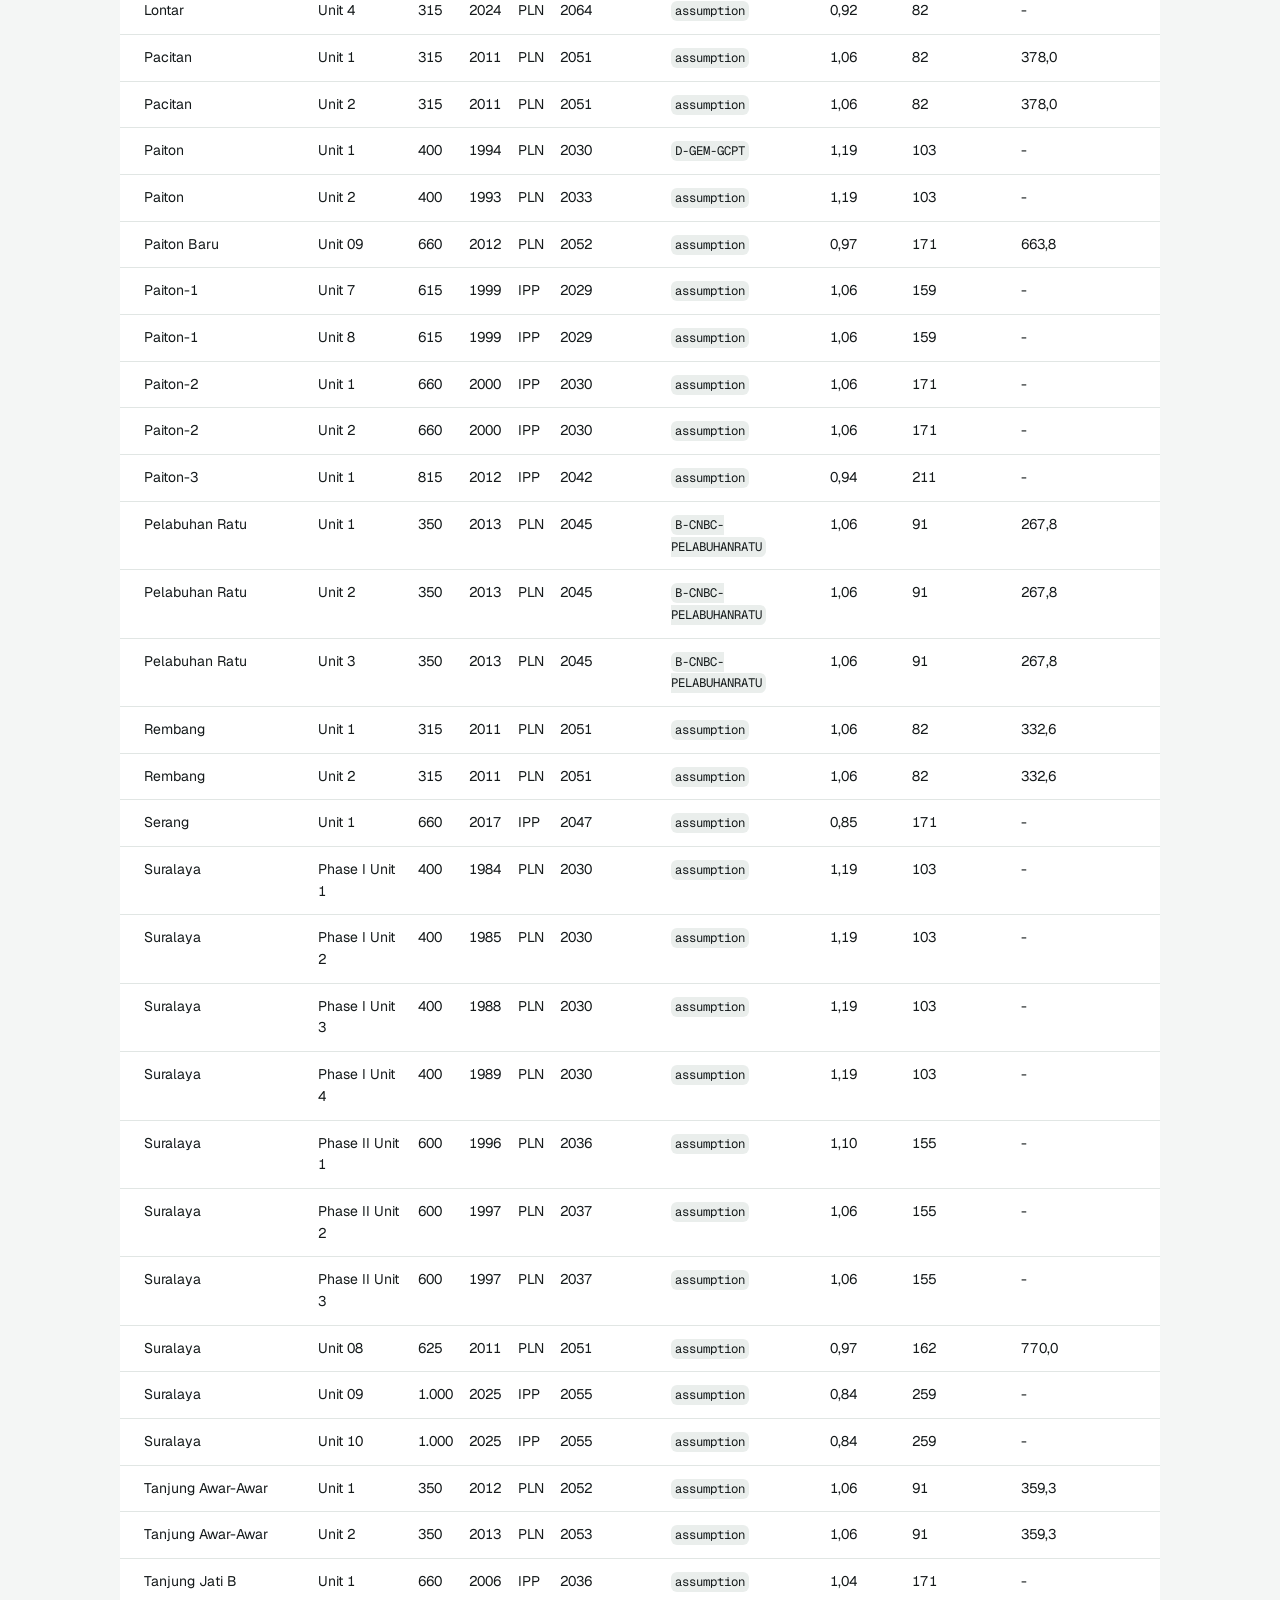
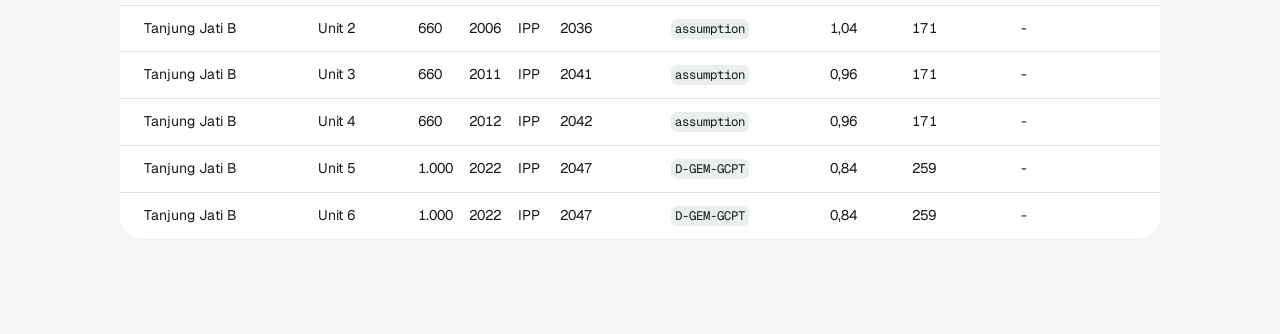
==== commit 84bb7443: "feat: improve visual with web design guideline" ====
--- a/web/assumptions.html
+++ b/web/assumptions.html
@@ -4,11 +4,17 @@
   <meta charset="utf-8">
   <meta name="viewport" content="width=device-width, initial-scale=1">
   <title>Asumsi PowerShift</title>
+  <meta name="description" content="Daftar parameter model PowerShift beserta sumber dan status verifikasinya">
+  <link rel="preconnect" href="https://fonts.googleapis.com">
+  <link rel="preconnect" href="https://fonts.gstatic.com" crossorigin>
+  <link rel="stylesheet" href="https://fonts.googleapis.com/css2?family=Geist:wght@400..700&family=Geist+Mono:wght@400;500&display=swap">
+  <meta name="theme-color" content="#f4f6f5">
   <link rel="stylesheet" href="css/style.css">
 </head>
 <body>
+  <a class="skip" href="#main">Lewati ke konten</a>
   <header class="top">
-    <div class="brand"><span class="logo">PowerShift</span><span class="tagline">Asumsi dan parameter model</span></div>
+    <div class="brand"><span class="logo" translate="no">PowerShift</span><span class="tagline">Asumsi dan parameter model</span></div>
     <nav>
       <a href="index.html">Simulator</a>
       <a href="guide.html">Panduan</a>
@@ -18,7 +24,7 @@
     </nav>
   </header>
 
-  <main class="page">
+  <main id="main" class="page">
     <h1>Asumsi dan Parameter</h1>
     <p>Setiap angka punya sumber atau ditandai asumsi. Kode sumber mengacu ke halaman <a href="sources.html">Sumber</a>.
        Status <span class="tag verified">terverifikasi</span> berarti angka dicocokkan ke dokumen asli,
--- a/web/css/style.css
+++ b/web/css/style.css
@@ -1,178 +1,440 @@
-/* Theme Tokens */
-:root {
-  --bg: #f6f7f5;
-  --surface: #ffffff;
-  --text: #1d2521;
-  --muted: #5f6b65;
-  --line: #dde2de;
-  --accent: #1f7a57;
-  --accent-soft: #e3f1ea;
-  --coal: #3b3f45;
-  --coal-off: #c4c8cc;
-  --early: #eb6834;
-  --bad: #b23a3a;
-  --good: #1f7a57;
-  --warn: #c99a1d;
-}
-
-* { box-sizing: border-box; }
-
-body {
-  margin: 0;
-  background: var(--bg);
-  color: var(--text);
-  font-family: system-ui, -apple-system, "Segoe UI", Roboto, sans-serif;
-  font-size: 14px;
-  line-height: 1.45;
-}
-
-a { color: var(--accent); }
+@import url("./tokens.css");
+@import url("./base.css");
+
+/* Page Edges */
+.top, .layout, .foot {
+  padding-inline: max(var(--gutter), calc((100% - var(--container)) / 2 + var(--gutter)));
+}
 
 /* Header */
 .top {
   display: flex;
   justify-content: space-between;
   align-items: center;
-  padding: 10px 20px;
-  background: var(--surface);
-  border-bottom: 1px solid var(--line);
-  gap: 12px;
-  flex-wrap: wrap;
-}
-.logo { font-weight: 700; font-size: 20px; color: var(--accent); margin-right: 10px; }
-.tagline { color: var(--muted); }
-nav a { margin-left: 16px; text-decoration: none; color: var(--muted); }
-nav a.active { color: var(--accent); font-weight: 600; }
+  gap: var(--space-md);
+  min-height: var(--header-h);
+  position: sticky;
+  top: 0;
+  z-index: var(--z-header);
+  background: var(--color-paper);
+  border-bottom: 1px solid var(--color-rule);
+}
+.brand { display: flex; align-items: center; gap: var(--space-sm); min-width: 0; }
+.logo { font-weight: 600; font-size: var(--text-lg); letter-spacing: var(--tracking-display); white-space: nowrap; }
+.tagline { color: var(--color-muted); font-size: var(--text-sm); padding-left: var(--space-sm); border-left: 1px solid var(--color-rule-strong); }
+.top nav { display: flex; gap: var(--space-2xs); padding: var(--space-2xs); background: var(--color-paper-2); border-radius: var(--radius-pill); }
+.top nav a {
+  display: inline-flex;
+  align-items: center;
+  min-height: 36px;
+  padding: 0 var(--space-md);
+  border-radius: var(--radius-pill);
+  font-size: var(--text-sm);
+  font-weight: 500;
+  text-decoration: none;
+  color: var(--color-ink-2);
+  transition: background-color var(--dur-micro) ease, color var(--dur-micro) ease;
+}
+.top nav a:hover { color: var(--color-ink); background: var(--color-veil); }
+.top nav a.active { color: var(--color-ink); background: var(--color-paper-3); box-shadow: var(--shadow-chip); }
 
 /* Layout */
 .layout {
   display: grid;
-  grid-template-columns: 300px 1fr;
-  gap: 16px;
-  padding: 16px 20px;
-}
+  grid-template-columns: var(--panel-width) minmax(0, 1fr);
+  gap: var(--space-lg);
+  padding-block: var(--space-lg) var(--space-xl);
+}
+.content { min-width: 0; display: flex; flex-direction: column; gap: var(--space-lg); }
+
+/* Policy Panel */
 .panel {
-  background: var(--surface);
-  border: 1px solid var(--line);
-  border-radius: 8px;
-  padding: 12px 14px;
+  background: var(--color-paper-3);
+  border-radius: var(--radius-lg);
   align-self: start;
   position: sticky;
-  top: 12px;
-  max-height: calc(100vh - 24px);
+  top: calc(var(--header-h) + var(--space-lg));
+  max-height: calc(100vh - var(--header-h) - 2 * var(--space-lg));
   overflow-y: auto;
-}
-.panel h2 { font-size: 13px; text-transform: uppercase; letter-spacing: 0.04em; color: var(--muted); margin: 14px 0 6px; }
-.panel section:first-child h2 { margin-top: 0; }
-.panel select { width: 100%; padding: 6px; border: 1px solid var(--line); border-radius: 6px; background: var(--surface); }
-.slider { display: block; margin: 8px 0; }
-.slider b { float: right; color: var(--accent); }
-.slider input { width: 100%; accent-color: var(--accent); }
-.hint { color: var(--muted); font-size: 12px; margin: 4px 0; }
-.radio-row { margin: 8px 0; font-size: 13px; }
-.radio-row label { display: block; margin: 2px 0 0 8px; }
-.retire-item { border: 1px solid var(--line); border-radius: 6px; padding: 6px 8px; margin-bottom: 6px; }
-.retire-item .name { display: flex; justify-content: space-between; font-weight: 600; }
-.retire-item .name button { border: none; background: none; color: var(--bad); cursor: pointer; }
-.retire-item .meta { color: var(--muted); font-size: 12px; }
-.buttons { display: flex; gap: 8px; margin-top: 14px; }
+  overscroll-behavior: contain;
+  scrollbar-width: thin;
+  padding: var(--space-xs) 0;
+}
+.panel section { padding: var(--space-md) var(--space-lg); }
+.panel section + section { border-top: 1px solid var(--color-rule); }
+.panel h2 { display: flex; align-items: center; gap: var(--space-xs); font-size: var(--text-md); margin: 0 0 var(--space-sm); }
+.panel select {
+  width: 100%;
+  min-height: 40px;
+  padding: 0 var(--space-sm);
+  border: 1px solid var(--color-field);
+  border-radius: var(--radius-md);
+  font-size: var(--text-sm);
+  cursor: pointer;
+  transition: border-color var(--dur-micro) ease;
+}
+.panel select:hover { border-color: var(--color-ink-2); }
+
+.slider { display: block; margin: var(--space-md) 0; font-size: var(--text-sm); color: var(--color-ink-2); }
+.slider b { float: right; font-weight: 600; color: var(--color-ink); }
+.slider input { width: 100%; margin: var(--space-xs) 0 0; }
+.hint { color: var(--color-muted); font-size: var(--text-sm); line-height: 1.5; margin: var(--space-xs) 0 0; }
+.hint b { color: var(--color-ink); font-weight: 600; }
+.radio-row { margin: var(--space-md) 0; font-size: var(--text-sm); color: var(--color-ink-2); }
+.radio-row label { display: flex; align-items: center; gap: var(--space-xs); min-height: 32px; color: var(--color-ink); cursor: pointer; }
+.radio-row input { accent-color: var(--color-accent); margin: 0; width: 16px; height: 16px; }
+
+/* Range Inputs */
+input[type="range"] { appearance: none; -webkit-appearance: none; height: 20px; background: transparent; cursor: pointer; }
+input[type="range"]::-webkit-slider-runnable-track { height: 4px; border-radius: var(--radius-pill); background: var(--color-paper-2); }
+input[type="range"]::-moz-range-track { height: 4px; border-radius: var(--radius-pill); background: var(--color-paper-2); }
+input[type="range"]::-moz-range-progress { height: 4px; border-radius: var(--radius-pill); background: var(--color-accent); }
+input[type="range"]::-webkit-slider-thumb {
+  -webkit-appearance: none;
+  width: 20px; height: 20px; margin-top: -8px;
+  border-radius: 50%;
+  background: var(--color-accent);
+  border: 3px solid var(--color-paper-3);
+  box-shadow: var(--shadow-thumb);
+  transition: transform var(--dur-micro) ease;
+}
+input[type="range"]::-moz-range-thumb {
+  width: 14px; height: 14px;
+  border-radius: 50%;
+  background: var(--color-accent);
+  border: 3px solid var(--color-paper-3);
+  box-shadow: var(--shadow-thumb);
+}
+input[type="range"]:hover::-webkit-slider-thumb { transform: scale(1.15); }
+input[type="range"]:focus-visible { outline-offset: 4px; border-radius: var(--radius-sm); }
+
+/* Retired Plant List */
+.retire-item { position: relative; padding: var(--space-sm) var(--space-sm) var(--space-2xs); margin-bottom: var(--space-xs); border-radius: var(--radius-md); background: var(--color-paper); }
+.retire-item .name { display: flex; align-items: center; gap: var(--space-xs); font-weight: 600; font-size: var(--text-sm); }
+.retire-item .name > span:first-child { flex: 1; min-width: 0; }
+.retire-item .name::before { content: ""; flex: none; width: 8px; height: 8px; border-radius: 50%; background: var(--map-early); }
+.retire-item .name button.remove {
+  min-height: 28px; min-width: 28px; padding: 0;
+  border: none; border-radius: 50%;
+  background: transparent; color: var(--color-muted);
+}
+.retire-item .name button.remove:hover { background: var(--color-bad-soft); color: var(--color-bad); }
+.retire-item .slider { margin: var(--space-xs) 0 0; }
+#add-plant { margin-top: var(--space-2xs); }
+
+.buttons { display: flex; gap: var(--space-xs); padding: var(--space-md) var(--space-lg) var(--space-xs); }
+.buttons button { flex: 1; }
+#share-msg { padding: 0 var(--space-lg); min-height: 1lh; }
+
+/* Buttons */
 button {
-  padding: 6px 10px;
-  border: 1px solid var(--line);
-  border-radius: 6px;
-  background: var(--surface);
+  display: inline-flex;
+  align-items: center;
+  justify-content: center;
+  gap: var(--space-xs);
+  min-height: 40px;
+  padding: 0 var(--space-md);
+  border: 1px solid var(--color-rule-strong);
+  border-radius: var(--radius-pill);
+  background: var(--color-paper-3);
+  color: var(--color-ink);
+  font-size: var(--text-sm);
+  font-weight: 500;
+  white-space: nowrap;
   cursor: pointer;
-  font: inherit;
-}
-button.primary { background: var(--accent); color: #fff; border-color: var(--accent); }
-
-/* KPI Cards */
-.kpis { display: grid; grid-template-columns: repeat(auto-fit, minmax(150px, 1fr)); gap: 10px; margin-bottom: 12px; }
-.kpi { background: var(--surface); border: 1px solid var(--line); border-radius: 8px; padding: 8px 10px; }
-.kpi .label { color: var(--muted); font-size: 12px; }
-.kpi .value { font-size: 20px; font-weight: 700; }
-.kpi .sub { color: var(--muted); font-size: 11px; }
-.kpi.good .value { color: var(--good); }
-.kpi.bad .value { color: var(--bad); }
+  transition: background-color var(--dur-micro) ease, border-color var(--dur-micro) ease, color var(--dur-micro) ease, transform var(--dur-micro) ease;
+}
+button:hover { border-color: var(--color-ink-2); background: var(--color-paper); }
+button:active { transform: scale(0.97); }
+button:disabled { opacity: 0.55; cursor: not-allowed; transform: none; }
+button.primary { background: var(--color-ink); border-color: var(--color-ink); color: var(--color-paper-3); font-weight: 600; }
+button.primary:hover { background: var(--color-ink-2); border-color: var(--color-ink-2); }
+
+/* Hover Notes */
+.note { position: relative; display: inline-flex; vertical-align: middle; font-weight: 400; letter-spacing: 0; }
+.note-btn {
+  position: relative;
+  min-height: 0;
+  width: 20px; height: 20px;
+  padding: 0;
+  border: none;
+  background: transparent;
+  color: var(--color-muted);
+}
+.note-btn::before { content: ""; position: absolute; inset: -12px; }
+.note-btn:hover, .note:focus-within .note-btn { background: transparent; color: var(--color-accent); }
+.note-btn svg { width: 16px; height: 16px; }
+.note-label { display: inline-flex; align-items: center; gap: var(--space-2xs); width: auto; height: auto; font-size: var(--text-sm); }
+.note-pop, .kpi .sub, .criteria .detail {
+  position: absolute;
+  z-index: var(--z-pop);
+  width: max-content;
+  max-width: min(340px, 80vw);
+  padding: var(--space-sm) var(--space-md);
+  border-radius: var(--radius-md);
+  background: var(--color-pop);
+  color: var(--color-on-pop);
+  font-size: var(--text-sm);
+  font-weight: 400;
+  line-height: 1.5;
+  letter-spacing: 0;
+  text-align: left;
+  white-space: normal;
+  box-shadow: var(--shadow-float);
+  opacity: 0;
+  visibility: hidden;
+  transform: translateY(-4px);
+  pointer-events: none;
+  transition: opacity var(--dur-short) var(--ease-out), transform var(--dur-short) var(--ease-out), visibility var(--dur-short);
+}
+.note-pop { top: calc(100% + 8px); left: -8px; margin: 0; }
+.note > .note-pop { color: var(--color-on-pop); font-size: var(--text-sm); max-width: min(340px, 80vw); }
+.note-pop b { color: inherit; }
+.note:hover .note-pop, .note:focus-within .note-pop { opacity: 1; visibility: visible; transform: none; }
+.tab-body > .note { margin-bottom: var(--space-md); }
+.tab-head > .note { margin-bottom: var(--space-sm); }
+
+/* Figure Strip */
+.kpis {
+  display: grid;
+  grid-template-columns: repeat(4, minmax(0, 1fr));
+  row-gap: var(--space-lg);
+  padding: var(--space-lg) var(--space-xs);
+  background: var(--color-paper-3);
+  border-radius: var(--radius-lg);
+}
+.kpi { position: relative; padding: 0 var(--space-lg); min-width: 0; cursor: default; border-radius: var(--radius-sm); }
+.kpi + .kpi { border-left: 1px solid var(--color-rule); }
+.kpi:nth-child(4n + 1) { border-left: none; }
+.kpi .label { display: flex; align-items: center; gap: var(--space-xs); color: var(--color-muted); font-size: var(--text-sm); }
+.kpi .label::after {
+  content: "";
+  width: 14px; height: 14px; flex: none;
+  background: currentColor;
+  opacity: 0.5;
+  mask: url("data:image/svg+xml,%3Csvg xmlns='http://www.w3.org/2000/svg' viewBox='0 0 16 16'%3E%3Ccircle cx='8' cy='8' r='6.5' fill='none' stroke='black' stroke-width='1.3'/%3E%3Cpath d='M8 7v4M8 4.6v.1' stroke='black' stroke-width='1.5' stroke-linecap='round'/%3E%3C/svg%3E") center / contain no-repeat;
+}
+.kpi .value { font-size: var(--text-2xl); font-weight: 600; letter-spacing: var(--tracking-display); line-height: 1.2; margin-top: var(--space-2xs); white-space: nowrap; }
+.kpi .sub { top: calc(100% + 8px); left: var(--space-md); }
+.kpi:hover .sub, .kpi:focus-visible .sub { opacity: 1; visibility: visible; transform: none; }
+.kpi:hover .label::after, .kpi:focus-visible .label::after { opacity: 1; color: var(--color-accent); }
+.kpi.good .value { color: var(--color-good); }
+.kpi.bad .value { color: var(--color-bad); }
 
 /* Map */
-.map-wrap { position: relative; background: var(--surface); border: 1px solid var(--line); border-radius: 8px; overflow: hidden; }
-#map { height: 460px; background: #e8eef0; }
-.basemap { filter: grayscale(1) contrast(0.85) brightness(1.08); opacity: 0.55; }
+.map-wrap { position: relative; isolation: isolate; border-radius: var(--radius-lg); overflow: hidden; background: var(--map-ground); }
+#map { height: 560px; background: var(--map-ground); font-family: var(--font-body); }
+.basemap { filter: grayscale(1) contrast(0.75) brightness(1.12); opacity: 0.55; }
+
 .map-controls {
-  position: absolute; bottom: 12px; left: 50%; transform: translateX(-50%);
-  background: rgba(255, 255, 255, 0.95); border-radius: 8px; padding: 6px 12px;
-  display: flex; align-items: center; gap: 10px; z-index: 500; width: min(520px, 90%);
-  box-shadow: 0 1px 4px rgba(0, 0, 0, 0.2);
-}
-.map-controls input { flex: 1; accent-color: var(--accent); }
-#year-label { font-weight: 700; font-size: 16px; min-width: 44px; }
-.map-layers {
-  position: absolute; top: 10px; right: 10px; z-index: 500;
-  background: rgba(255, 255, 255, 0.95); border-radius: 6px; padding: 6px 8px; font-size: 12px;
-}
-.map-layers label { display: block; }
-.legend { background: rgba(255, 255, 255, 0.95); padding: 6px 8px; border-radius: 6px; font-size: 12px; line-height: 1.5; }
-.legend i { display: inline-block; width: 12px; height: 12px; border-radius: 50%; margin-right: 6px; vertical-align: middle; }
-.legend .sq { border-radius: 2px; }
-.popup h3 { margin: 0 0 4px; font-size: 14px; }
-.popup table { border-collapse: collapse; font-size: 12px; }
-.popup td { padding: 1px 6px 1px 0; }
-.popup button { margin-top: 6px; }
-
-/* Tabs and Charts */
-.tabs { display: flex; gap: 4px; margin-top: 12px; flex-wrap: wrap; }
-.tabs button { border-radius: 6px 6px 0 0; border-bottom: none; }
-.tabs button.active { background: var(--accent-soft); color: var(--accent); font-weight: 600; }
-.tab-body { background: var(--surface); border: 1px solid var(--line); border-radius: 0 8px 8px 8px; padding: 12px; }
-.chart-box { position: relative; height: 300px; margin-bottom: 10px; }
-.tab-head { display: flex; justify-content: space-between; align-items: center; gap: 8px; flex-wrap: wrap; }
-.explain { color: var(--muted); margin: 0 0 8px; }
-.toggle button.active { background: var(--accent); color: #fff; border-color: var(--accent); }
-.chart-actions { display: flex; gap: 8px; }
+  position: absolute;
+  bottom: var(--space-md);
+  left: 50%;
+  transform: translateX(-50%);
+  z-index: var(--z-map-ui);
+  display: flex;
+  align-items: center;
+  gap: var(--space-md);
+  width: min(520px, calc(100% - 2 * var(--space-md)));
+  padding: var(--space-xs) var(--space-lg) var(--space-xs) var(--space-xs);
+  border-radius: var(--radius-pill);
+  background: var(--color-paper-3);
+  box-shadow: var(--shadow-float);
+}
+.map-controls button { width: 44px; min-height: 44px; padding: 0; border: none; border-radius: 50%; background: var(--color-ink); color: var(--color-paper-3); font-size: var(--text-sm); }
+.map-controls button:hover { background: var(--color-accent); }
+.map-controls input { flex: 1; min-width: 0; }
+#year-label { font-weight: 600; font-size: var(--text-xl); letter-spacing: var(--tracking-display); min-width: 3.2ch; text-align: right; }
+
+.map-layers, .legend {
+  background: var(--color-paper-3);
+  border-radius: var(--radius-md);
+  box-shadow: var(--shadow-float);
+  font-size: var(--text-sm);
+  line-height: 1.5;
+  color: var(--color-ink);
+}
+.map-layers { position: absolute; top: var(--space-md); right: var(--space-md); z-index: var(--z-map-ui); padding: var(--space-2xs) var(--space-sm); }
+.map-layers label { display: flex; align-items: center; gap: var(--space-xs); min-height: 32px; cursor: pointer; }
+.map-layers input { accent-color: var(--color-accent); margin: 0; }
+.legend { padding: var(--space-sm) var(--space-md); font-family: var(--font-body); font-size: var(--text-xs); }
+.legend b { font-weight: 600; font-size: var(--text-sm); }
+.legend i { display: inline-block; width: 10px; height: 10px; border-radius: 50%; margin-right: var(--space-xs); vertical-align: middle; }
+.legend .sq { border-radius: 2px; margin: var(--space-2xs) 0 var(--space-3xs); width: 22px; height: 8px; }
+.legend .sq:first-of-type { border-radius: var(--radius-pill) 0 0 var(--radius-pill); }
+.popup h3 { margin: 0 0 var(--space-xs); font-size: var(--text-md); }
+.popup table { border-collapse: collapse; font-size: var(--text-sm); }
+.popup td { padding: var(--space-2xs) var(--space-sm) var(--space-2xs) 0; }
+.popup td:first-child { color: var(--color-muted); }
+.popup button { margin-top: var(--space-sm); width: 100%; background: var(--color-ink); border-color: var(--color-ink); color: var(--color-paper-3); font-weight: 600; }
+.popup button:hover { background: var(--color-accent); border-color: var(--color-accent); }
+
+/* Leaflet Chrome */
+.leaflet-container { font-family: var(--font-body); }
+.leaflet-bar { border: none !important; border-radius: var(--radius-md) !important; overflow: hidden; box-shadow: var(--shadow-float) !important; }
+.leaflet-bar a { color: var(--color-ink); background: var(--color-paper-3); width: 34px; height: 34px; line-height: 34px; border-bottom-color: var(--color-rule) !important; }
+.leaflet-bar a:hover { background: var(--color-paper); }
+.leaflet-touch .leaflet-control-zoom { margin: var(--space-md); }
+.leaflet-popup-content-wrapper { border-radius: var(--radius-md); box-shadow: var(--shadow-float); color: var(--color-ink); }
+.leaflet-popup-content { margin: var(--space-md) var(--space-md) var(--space-sm); font-size: var(--text-sm); line-height: 1.5; }
+.leaflet-popup-tip { box-shadow: none; }
+.leaflet-tooltip { border: none; border-radius: var(--radius-sm); font-family: var(--font-body); font-size: var(--text-xs); color: var(--color-on-pop); background: var(--color-pop); box-shadow: var(--shadow-float); }
+.leaflet-tooltip::before { display: none; }
+.leaflet-control-attribution { font-size: 11px; background: var(--color-veil-strong) !important; color: var(--color-muted); border-top-left-radius: var(--radius-sm); }
+.leaflet-control-attribution a { color: var(--color-ink-2); }
+
+/* Tabs */
+.tabs {
+  display: flex;
+  gap: var(--space-3xs);
+  width: fit-content;
+  max-width: 100%;
+  padding: var(--space-2xs);
+  border-radius: var(--radius-pill);
+  background: var(--color-paper-2);
+  overflow-x: auto;
+  scrollbar-width: none;
+}
+.tabs button { flex: none; min-height: 36px; border: none; background: transparent; color: var(--color-ink-2); }
+.tabs button:hover { background: var(--color-veil); }
+.tabs button.active { background: var(--color-paper-3); color: var(--color-ink); font-weight: 600; box-shadow: var(--shadow-chip); }
+
+.tab-body { position: relative; background: var(--color-paper-3); border-radius: var(--radius-lg); padding: var(--space-lg) var(--space-xl) var(--space-xl); margin-top: calc(-1 * var(--space-sm)); }
+.tab-body h3 { display: flex; align-items: center; gap: var(--space-xs); font-size: var(--text-lg); margin: var(--space-xl) 0 var(--space-sm); }
+.tab-body > h3:first-of-type, .tab-body > .note + h3 { margin-top: var(--space-xs); }
+.tab-head { display: flex; justify-content: space-between; align-items: center; gap: var(--space-md); flex-wrap: wrap; }
+.tab-head h3 { margin: var(--space-xl) 0 var(--space-xs); }
+.explain { color: var(--color-ink-2); font-size: var(--text-sm); margin: 0 0 var(--space-md); max-width: 70ch; }
+.chart-box { position: relative; height: 320px; margin: var(--space-md) 0; }
+.chart-box.tall { height: 360px; }
+.chart-actions { display: flex; gap: var(--space-xs); flex-wrap: wrap; margin-top: var(--space-md); }
+.chart-actions button { min-height: 32px; padding: 0 var(--space-sm); font-size: var(--text-xs); color: var(--color-ink-2); }
 .hidden { display: none; }
 
-/* Criteria Table */
-.criteria { width: 100%; border-collapse: collapse; margin-bottom: 14px; }
-.criteria th, .criteria td { text-align: left; padding: 5px 8px; border-bottom: 1px solid var(--line); vertical-align: top; }
-.criteria th { background: var(--bg); }
-.status { font-weight: 600; white-space: nowrap; }
-.status.ok { color: var(--good); }
-.status.mid { color: var(--warn); }
-.status.no { color: var(--bad); }
-.status.info { color: var(--muted); }
+/* Segmented Toggles */
+.toggle { display: inline-flex; gap: var(--space-3xs); padding: var(--space-2xs); border-radius: var(--radius-pill); background: var(--color-paper-2); }
+.toggle button { min-height: 32px; border: none; background: transparent; font-size: var(--text-xs); color: var(--color-ink-2); }
+.toggle button:hover { background: var(--color-veil); }
+.toggle button.active { background: var(--color-paper-3); color: var(--color-ink); font-weight: 600; box-shadow: var(--shadow-chip); }
+
+/* Tables */
+.criteria, .page table { width: 100%; border-collapse: collapse; font-size: var(--text-sm); }
+.criteria th, .criteria td, .page th, .page td {
+  text-align: left;
+  padding: var(--space-sm) var(--space-md) var(--space-sm) 0;
+  border-bottom: 1px solid var(--color-rule);
+  vertical-align: top;
+}
+.criteria th, .page th { font-size: var(--text-xs); font-weight: 500; color: var(--color-muted); white-space: nowrap; }
+.criteria b { font-weight: 600; }
+.criteria .fact { display: block; margin-top: var(--space-2xs); color: var(--color-muted); font-size: var(--text-xs); }
+.criteria tr[tabindex] { cursor: default; }
+.criteria tr[tabindex] td { transition: background-color var(--dur-micro) ease; }
+.criteria tr[tabindex]:hover td, .criteria tr[tabindex]:focus-visible td { background: var(--color-paper); }
+.criteria tr[tabindex]:focus-visible { outline-offset: -2px; }
+.criteria td:has(.detail) { position: relative; }
+.criteria .detail { top: calc(100% - 4px); left: auto; right: 0; }
+.criteria tr:hover .detail, .criteria tr:focus-visible .detail { opacity: 1; visibility: visible; transform: none; }
+.criteria + h3, #roadmap h3 { margin-top: var(--space-xl); }
+
+.status {
+  display: inline-flex;
+  align-items: center;
+  gap: var(--space-xs);
+  padding: var(--space-3xs) var(--space-sm) var(--space-3xs) var(--space-xs);
+  border-radius: var(--radius-pill);
+  font-size: var(--text-xs);
+  font-weight: 600;
+  line-height: 1.6;
+  white-space: nowrap;
+  background: var(--color-paper);
+  color: var(--color-ink-2);
+}
+.status::before { content: ""; width: 6px; height: 6px; border-radius: 50%; background: currentColor; }
+.status.ok { background: var(--color-good-soft); color: var(--color-good); }
+.status.mid { background: var(--color-warn-soft); color: var(--color-warn); }
+.status.no { background: var(--color-bad-soft); color: var(--color-bad); }
+.status.info { color: var(--color-muted); }
+
+.tag { display: inline-block; padding: 1px var(--space-xs); border-radius: var(--radius-pill); font-size: var(--text-xs); font-weight: 500; white-space: nowrap; background: var(--color-paper-2); color: var(--color-ink-2); }
+.tag.verified { background: var(--color-good-soft); color: var(--color-good); }
+.tag.assumption { background: var(--color-warn-soft); color: var(--color-warn); }
+
+/* Candidate Tab */
+label.inline { display: flex; align-items: center; gap: var(--space-xs); font-size: var(--text-sm); color: var(--color-ink-2); white-space: nowrap; }
+label.inline select { min-height: 36px; padding: 0 var(--space-sm); border: 1px solid var(--color-field); border-radius: var(--radius-pill); cursor: pointer; }
+#candidates { overflow-x: auto; }
+#candidates button { min-height: 32px; padding: 0 var(--space-sm); font-size: var(--text-xs); }
+#candidates td:nth-child(n+4) { white-space: nowrap; }
+
+/* Footer */
+.foot { color: var(--color-muted); font-size: var(--text-xs); padding-block: 0 var(--space-xl); }
+.foot p { margin: 0; }
 
 /* Static Pages */
-.page { max-width: 980px; margin: 16px auto; background: var(--surface); border: 1px solid var(--line); border-radius: 8px; padding: 16px 24px; }
-.page table { width: 100%; border-collapse: collapse; font-size: 13px; }
-.page th, .page td { text-align: left; padding: 5px 8px; border-bottom: 1px solid var(--line); vertical-align: top; }
-.page th { background: var(--bg); }
-.page code, .page pre { background: var(--bg); border-radius: 4px; }
-.page pre { padding: 10px; overflow-x: auto; }
-.tag { font-size: 11px; padding: 1px 6px; border-radius: 10px; background: var(--bg); white-space: nowrap; }
-.tag.verified { background: var(--accent-soft); color: var(--accent); }
-.tag.assumption { background: #fdf3dc; color: #8a6510; }
-
-.foot { padding: 8px 20px 20px; color: var(--muted); font-size: 12px; }
+.page { max-width: calc(1040px + 2 * var(--gutter)); margin: 0 auto; padding: var(--space-2xl) var(--gutter) var(--space-3xl); }
+.page h1 { font-size: clamp(var(--text-3xl), 5vw, var(--text-4xl)); font-weight: 600; margin-bottom: var(--space-lg); max-width: 20ch; }
+.page h2 { font-size: var(--text-xl); margin: var(--space-2xl) 0 var(--space-md); }
+.page h3 { font-size: var(--text-lg); margin: var(--space-xl) 0 var(--space-sm); }
+.page p, .page li { line-height: 1.7; max-width: 62ch; color: var(--color-ink-2); }
+.page p { margin: 0 0 var(--space-md); }
+.page > p:first-of-type { font-size: var(--text-lg); color: var(--color-ink-2); }
+.page ul, .page ol { padding-left: var(--space-lg); }
+.page b { color: var(--color-ink); font-weight: 600; }
+.page table { background: var(--color-paper-3); border-radius: var(--radius-lg); overflow: hidden; }
+.page th:first-child, .page td:first-child { padding-left: var(--space-lg); }
+.page th { background: var(--color-paper-3); padding-top: var(--space-md); }
+.page tr:last-child td { border-bottom: none; }
+.page code { font-size: 0.88em; background: var(--color-paper-2); padding: var(--space-3xs) var(--space-2xs); border-radius: 6px; }
+.page pre { margin: var(--space-md) 0 var(--space-lg); padding: var(--space-lg); background: var(--color-paper-3); border-radius: var(--radius-md); font-size: var(--text-sm); line-height: 1.7; overflow-x: auto; }
+.page pre code { background: none; padding: 0; }
+
+/* Guide Page */
+.guide section { margin-top: var(--space-2xl); }
+.guide figure { margin: var(--space-lg) 0; }
+.guide figure img { width: 100%; height: auto; border-radius: var(--radius-md); box-shadow: 0 0 0 1px var(--color-rule), var(--shadow-float); }
+.guide figure.narrow img { max-width: 420px; }
+.guide .steps li { margin-bottom: var(--space-xs); }
+.guide .toc { columns: 2 260px; column-gap: var(--space-xl); margin: var(--space-xl) 0; padding: var(--space-lg) var(--space-xl); background: var(--color-paper-3); border-radius: var(--radius-lg); }
+.guide .toc a { display: block; padding: var(--space-2xs) 0; font-size: var(--text-sm); text-decoration: none; color: var(--color-ink-2); break-inside: avoid; }
+.guide .toc a:hover { color: var(--color-accent); }
+
+/* Medium Screens */
+@media (max-width: 75rem) {
+  .kpis { grid-template-columns: repeat(2, minmax(0, 1fr)); }
+  .kpi:nth-child(4n + 1) { border-left: 1px solid var(--color-rule); }
+  .kpi:nth-child(2n + 1) { border-left: none; }
+}
 
 /* Narrow Screens */
-@media (max-width: 900px) {
-  .layout { grid-template-columns: 1fr; padding: 12px 16px; }
+@media (max-width: 60rem) {
+  .top { flex-wrap: wrap; padding-block: var(--space-xs); position: static; }
+  .top nav { max-width: 100%; overflow-x: auto; scrollbar-width: none; }
+  .tagline { display: none; }
+  .layout { grid-template-columns: minmax(0, 1fr); }
   .panel { position: static; max-height: none; }
-  #map { height: 360px; }
-}
-
-/* Guide Page */
-.guide section { margin-top: 28px; }
-.guide figure { margin: 12px 0; }
-.guide figure img { width: 100%; height: auto; border: 1px solid var(--line); border-radius: 8px; display: block; }
-.guide figure.narrow img { max-width: 400px; }
-.guide .steps li { margin-bottom: 6px; }
-.guide .toc { display: flex; flex-wrap: wrap; gap: 6px 14px; padding: 10px 12px; background: var(--bg); border-radius: 8px; }
-.guide .toc a { text-decoration: none; }
-
-/* Candidate Tab */
-label.inline { display: flex; align-items: center; gap: 6px; font-size: 13px; white-space: nowrap; }
-label.inline select { width: auto; }
-#candidates button { padding: 2px 8px; font-size: 12px; }
-#candidates { overflow-x: auto; }
+  #map { height: 420px; }
+  .tab-body { padding: var(--space-md); }
+  #roadmap, #criteria, #tables, #plants { overflow-x: auto; }
+  .page table { display: block; overflow-x: auto; }
+}
+
+/* Touch Screens */
+@media (hover: none) {
+  .criteria .detail { position: static; display: block; width: auto; max-width: none; margin-top: var(--space-2xs); padding: 0; background: none; color: var(--color-muted); box-shadow: none; opacity: 1; visibility: visible; transform: none; }
+}
+
+@media (max-width: 40rem) {
+  .kpis { padding-inline: 0; }
+  .kpi { padding: 0 var(--space-md); }
+  .kpi .value { font-size: var(--text-xl); }
+  #map { height: 380px; }
+  .map-wrap { overflow: visible; background: none; }
+  #map { border-radius: var(--radius-lg); }
+  .map-controls { position: static; transform: none; width: auto; margin-top: var(--space-sm); }
+  .map-layers { position: static; display: flex; flex-wrap: wrap; gap: 0 var(--space-md); margin-top: var(--space-xs); box-shadow: none; background: var(--color-paper-3); }
+  .legend { padding: var(--space-xs) var(--space-sm); }
+  .leaflet-control-zoom { display: none; }
+  .leaflet-bottom.leaflet-left { top: 0; bottom: auto; }
+  .buttons { flex-direction: column; }
+}
